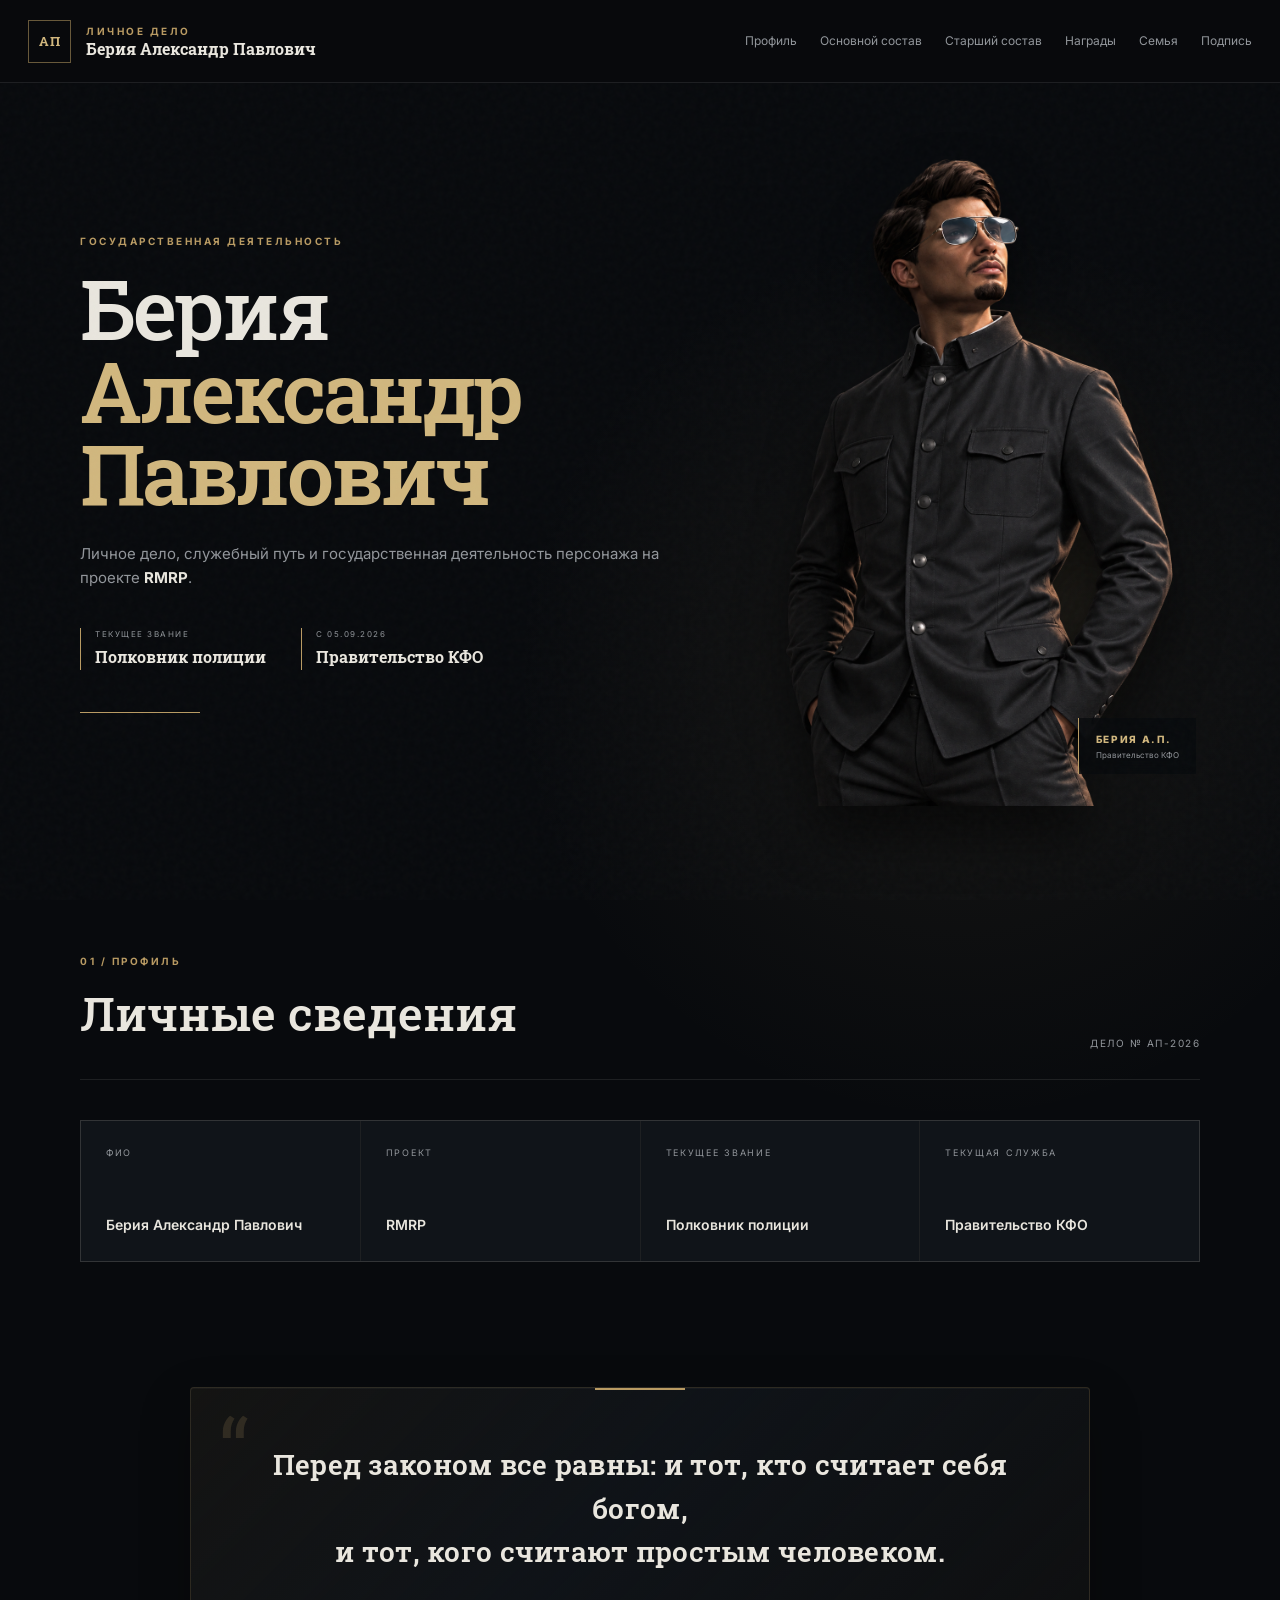
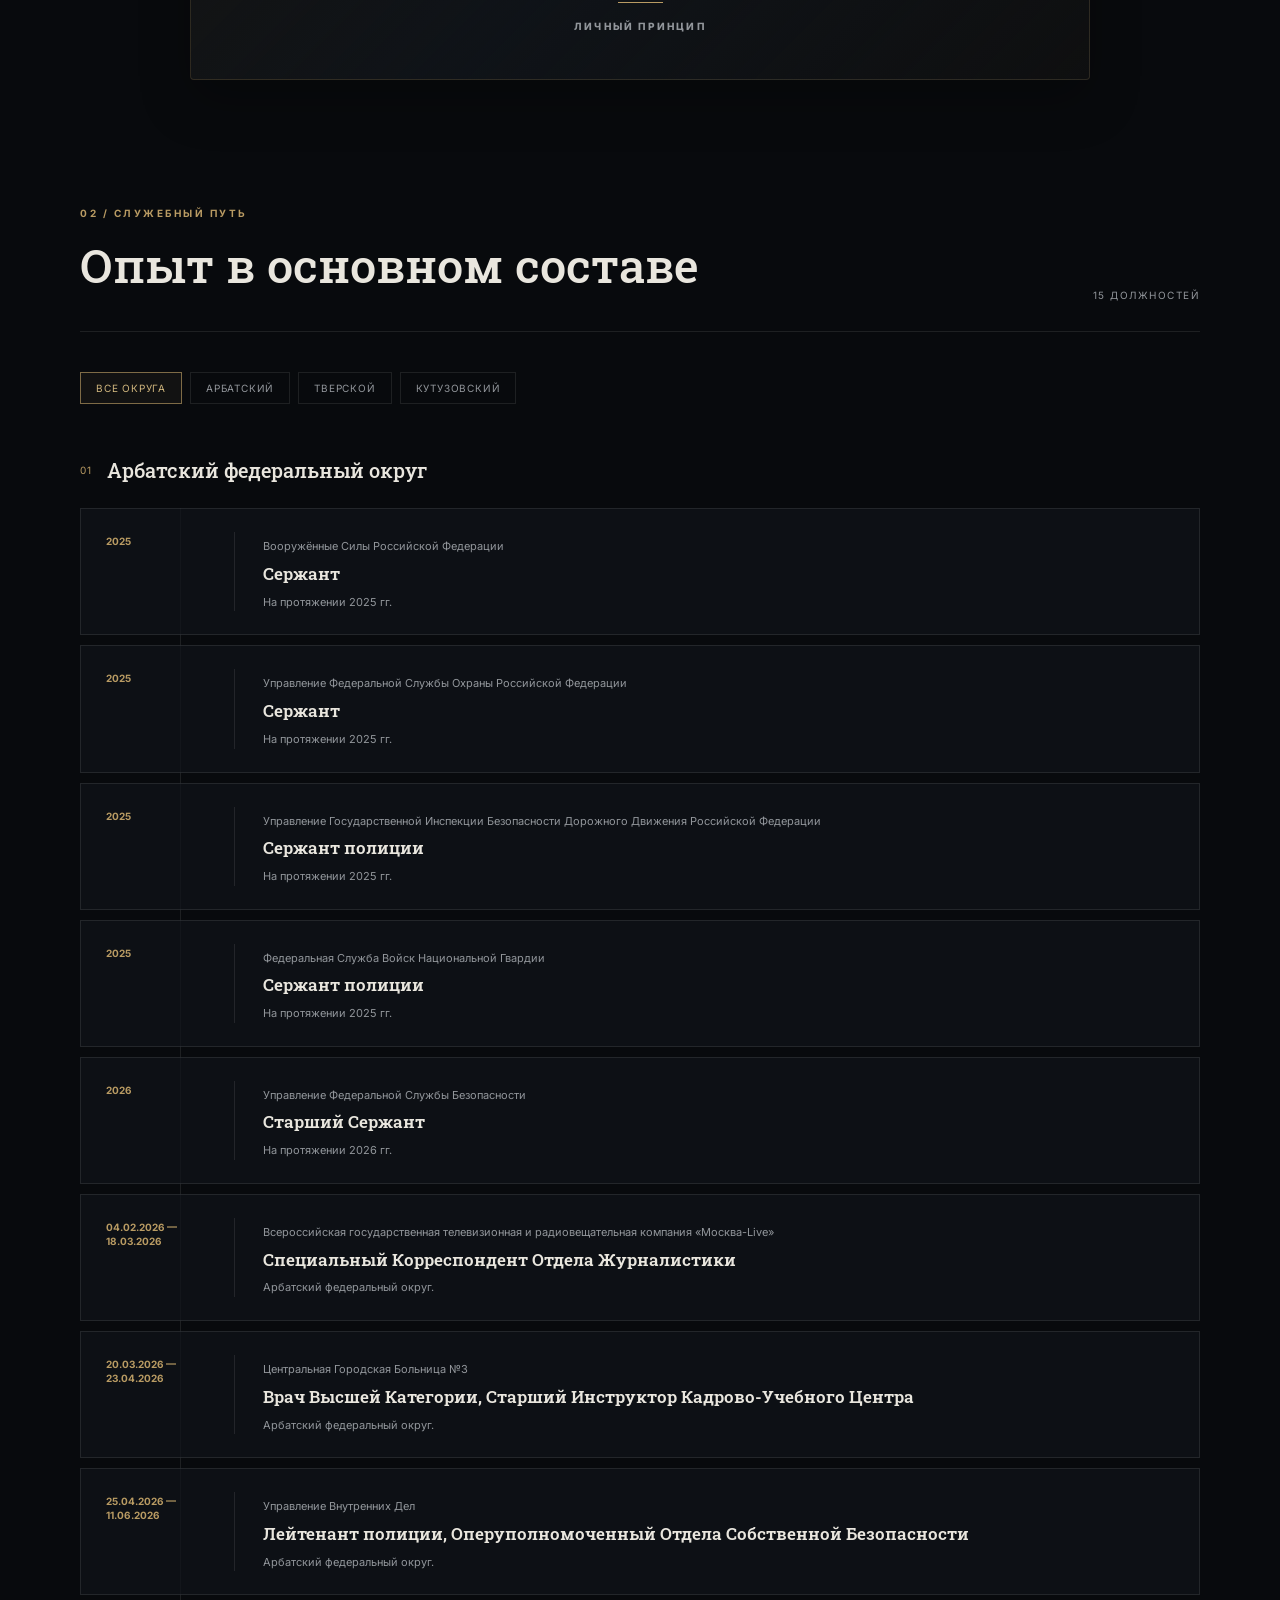
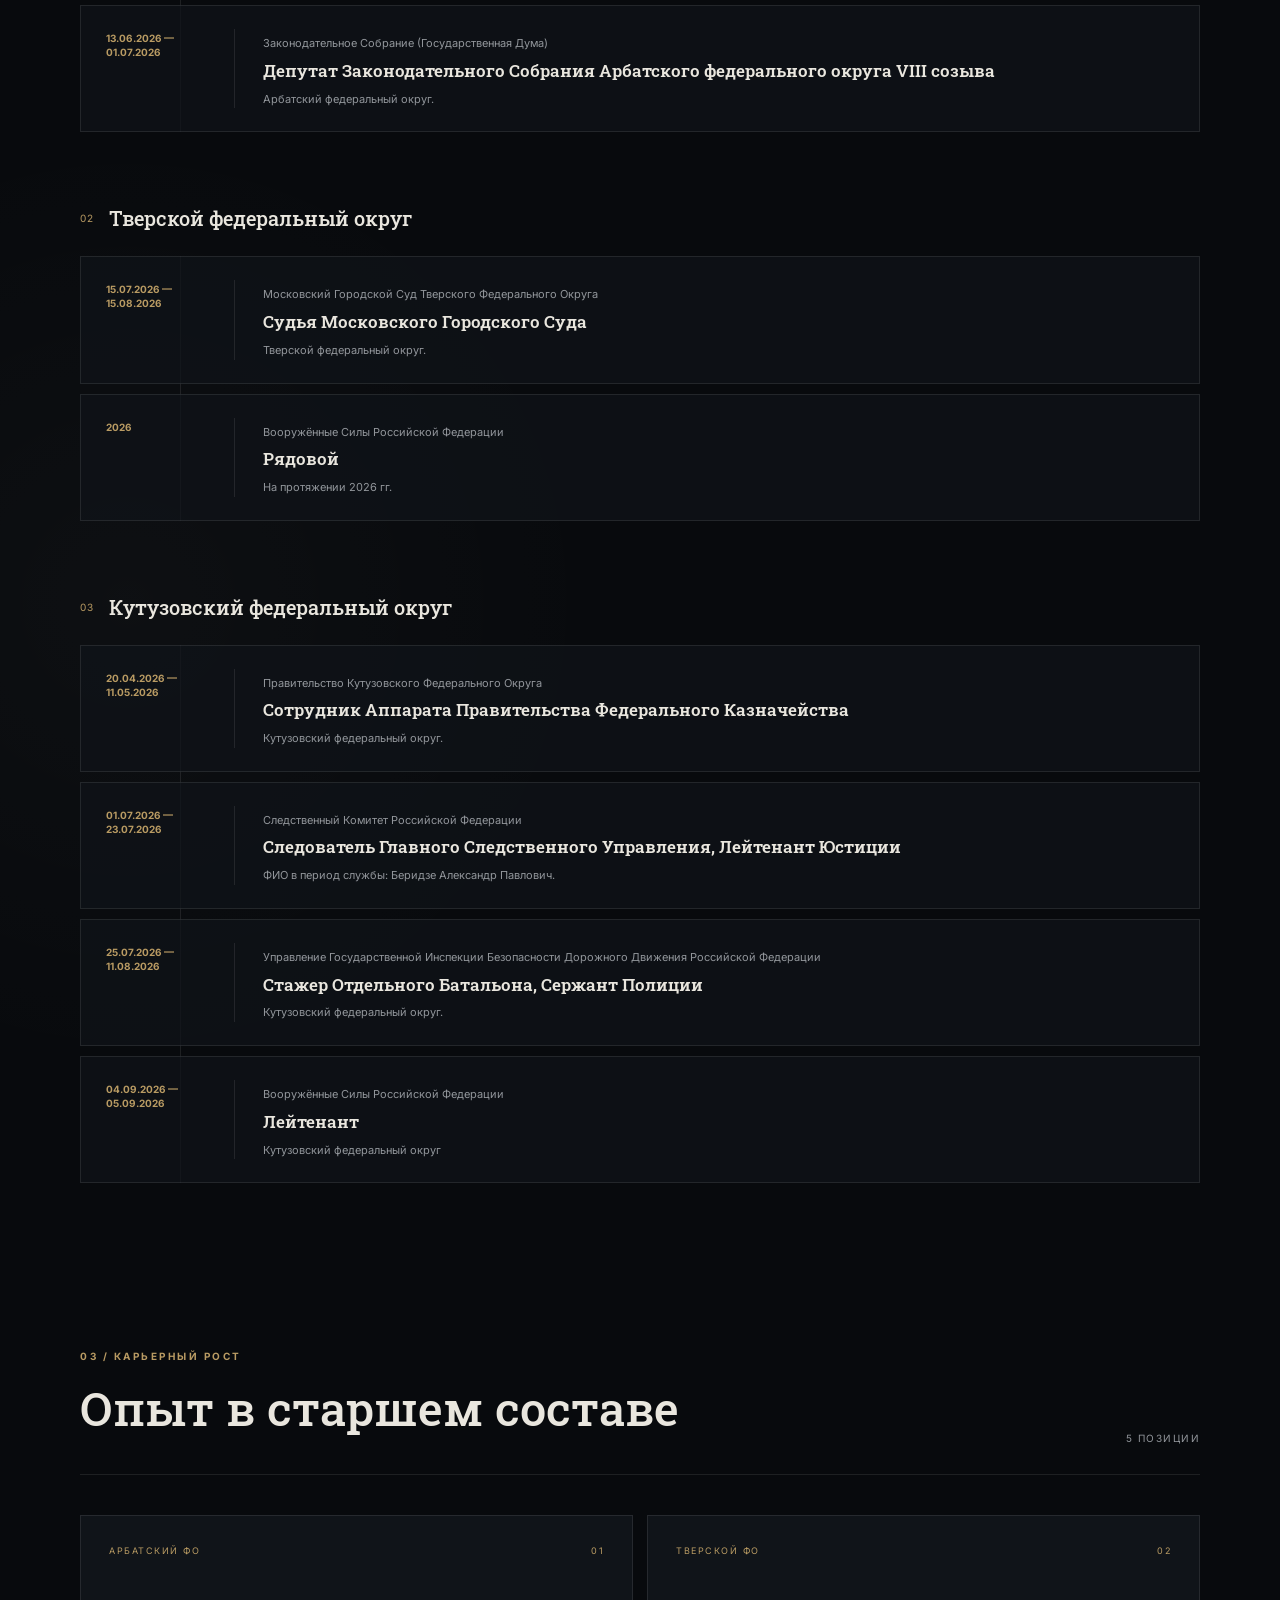
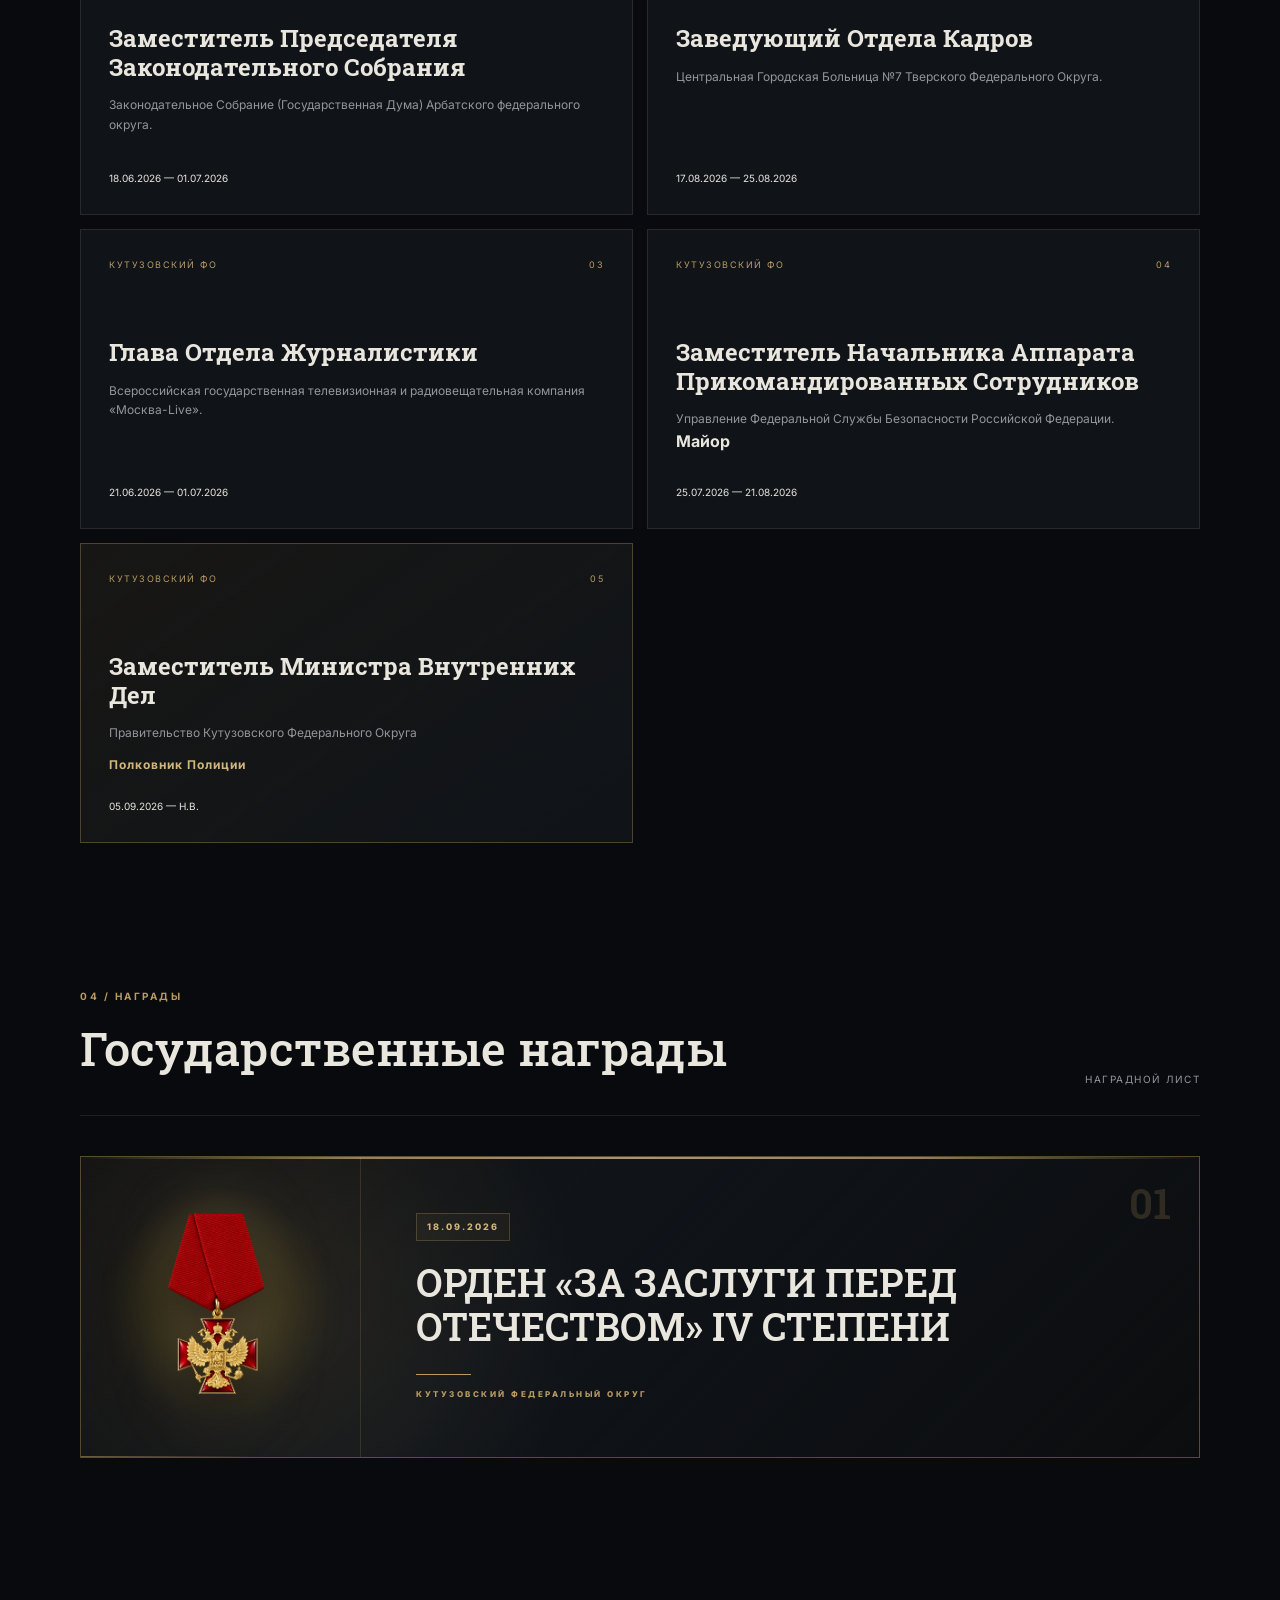
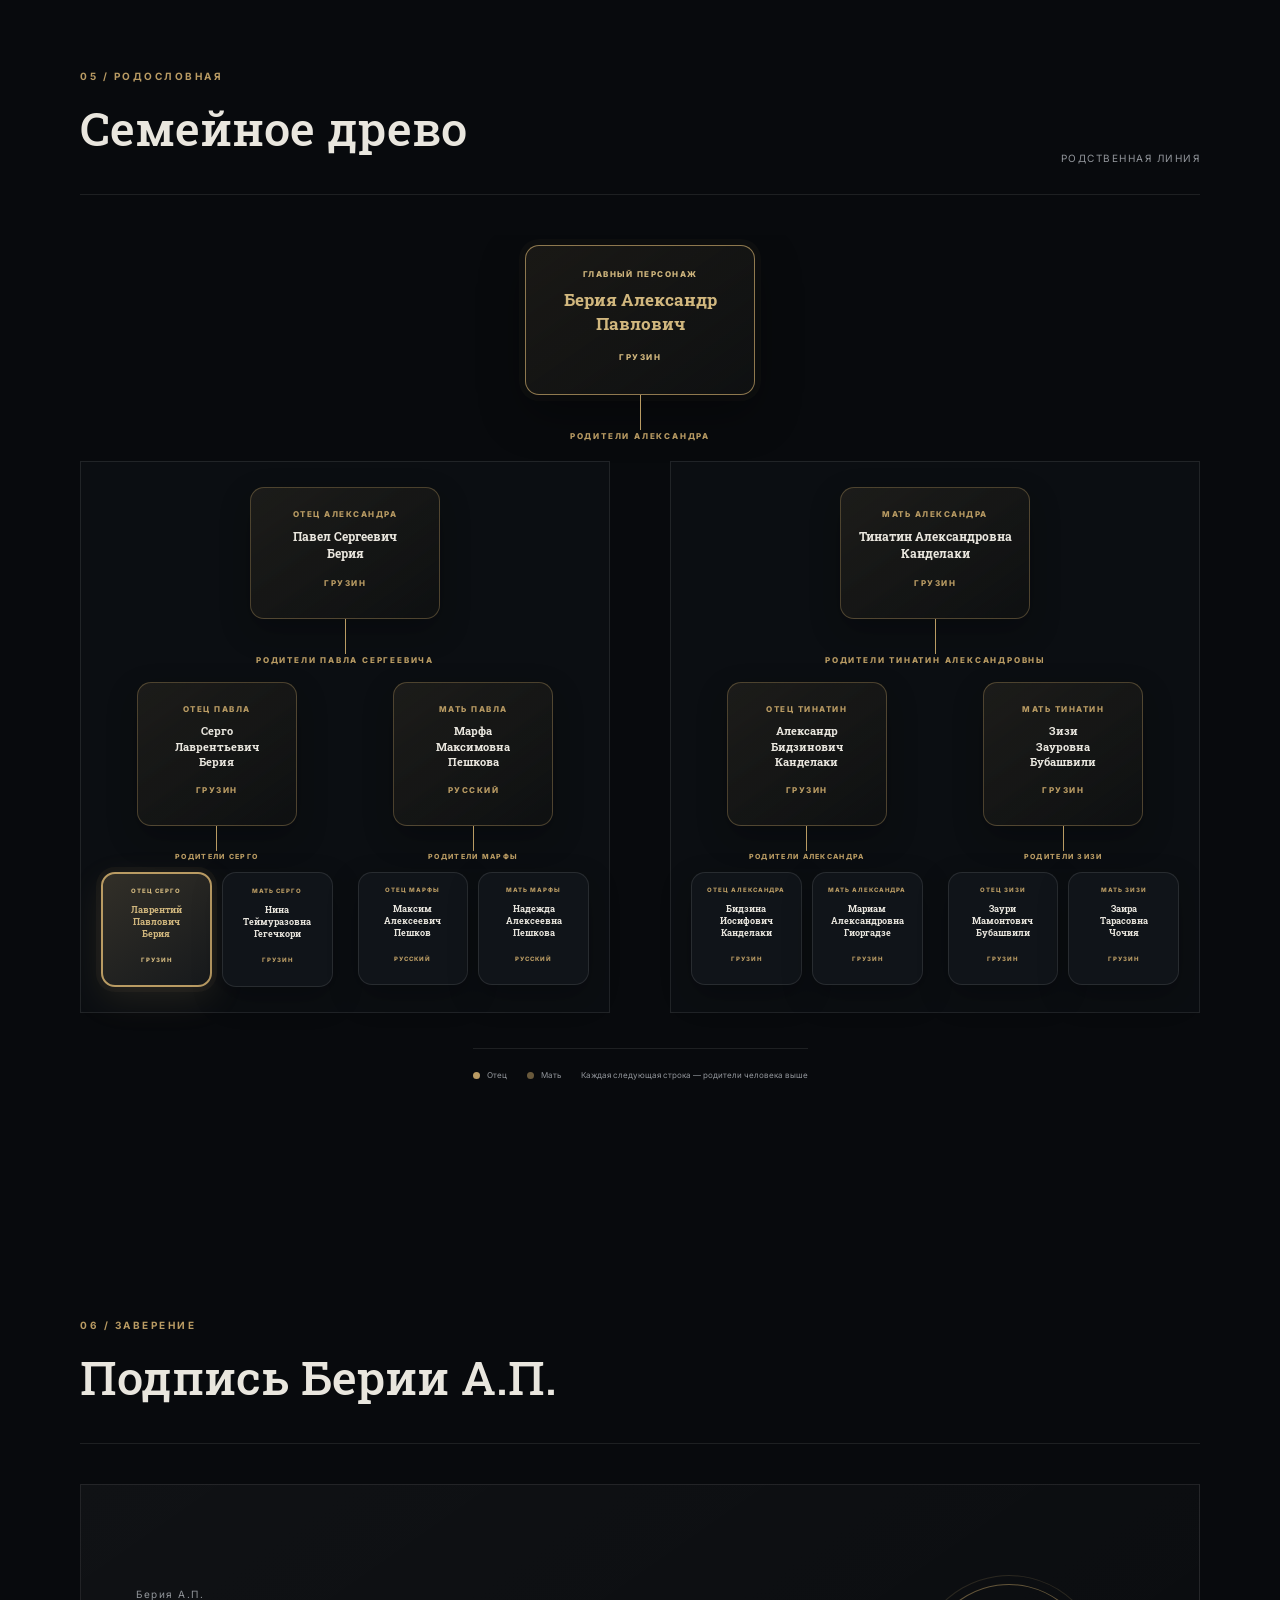
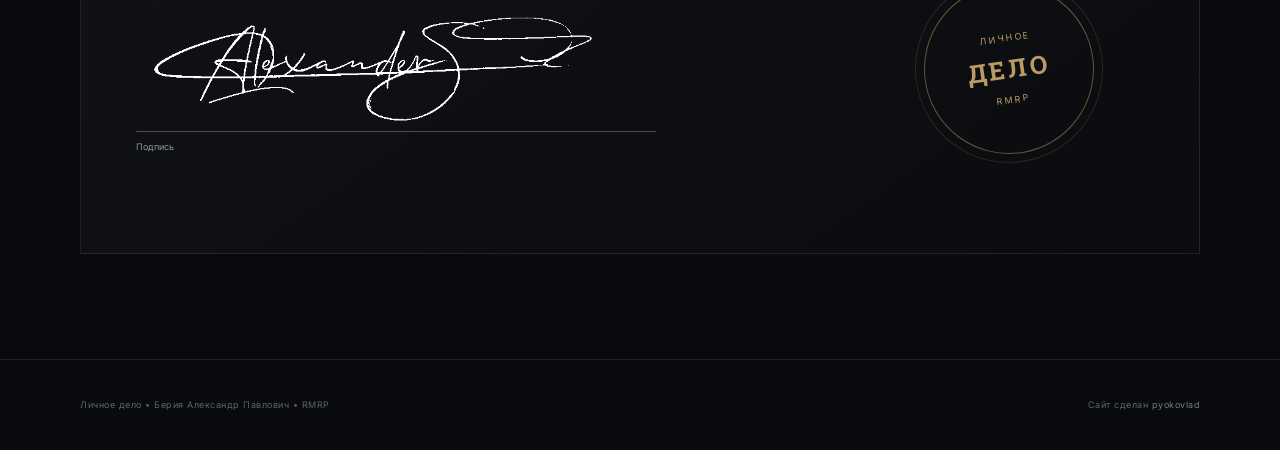
==== bioberia-main/index.html @ c179676e "Add files via upload" ====
<!DOCTYPE html>
<html lang="ru">
<head>
    <meta charset="UTF-8">
    <meta name="viewport" content="width=device-width, initial-scale=1.0">
    <meta name="description" content="Личное дело Берии Александра Павловича — государственная деятельность на проекте RMRP.">
    <title>Личное дело | Берия Александр Павлович</title>
    <link rel="preconnect" href="https://fonts.googleapis.com">
    <link rel="preconnect" href="https://fonts.gstatic.com" crossorigin>
    <link href="https://fonts.googleapis.com/css2?family=Inter:wght@400;500;600;700;800&family=Roboto+Slab:wght@500;600;700&display=swap" rel="stylesheet">
    <link rel="stylesheet" href="style.css">
</head>
<body>
    <div class="background-grid"></div>

    <header class="site-header">
        <div class="header-inner">
            <a class="brand" href="#top" aria-label="В начало">
                <div class="brand-mark">АП</div>
                <div>
                    <span class="eyebrow">ЛИЧНОЕ ДЕЛО</span>
                    <h1>Берия Александр Павлович</h1>
                </div>
            </a>

            <nav class="desktop-nav" aria-label="Навигация">
                <a href="#profile">Профиль</a>
                <a href="#main-service">Основной состав</a>
                <a href="#senior-service">Старший состав</a>
                <a href="#awards">Награды</a>
                <a href="#family">Семья</a>
                <a href="#signature">Подпись</a>
            </nav>

            <button class="menu-toggle" id="menuToggle" aria-label="Открыть меню" aria-expanded="false">
                <span></span><span></span><span></span>
            </button>
        </div>

        <nav class="mobile-nav" id="mobileNav">
            <a href="#profile">Профиль</a>
            <a href="#main-service">Основной состав</a>
            <a href="#senior-service">Старший состав</a>
            <a href="#family">Семья</a>
            <a href="#signature">Подпись</a>
        </nav>
    </header>

    <main id="top">
        <!-- HERO -->
        <section class="hero section reveal">
            <div class="hero-copy">
                <span class="section-label">ГОСУДАРСТВЕННАЯ ДЕЯТЕЛЬНОСТЬ</span>
                <h2>Берия<br><strong>Александр Павлович</strong></h2>
                <p>
                    Личное дело, служебный путь и государственная деятельность
                    персонажа на проекте <strong>RMRP</strong>.
                </p>

                <div class="hero-meta">
                    <div>
                        <span>ТЕКУЩЕЕ ЗВАНИЕ</span>
                        <strong>Полковник полиции</strong>
                    </div>
                    <div>
                        <span>С 05.09.2026</span>
                        <strong>Правительство КФО</strong>
                    </div>
                </div>

                <div class="hero-line"></div>
            </div>

            <div class="hero-character-wrap">
                <div class="character-glow"></div>
                <img class="hero-character" src="images/character.png" alt="Берия Александр Павлович">
                <div class="hero-character-caption">
                    <span>БЕРИЯ А.П.</span>
                    <small>Правительство КФО</small>
                </div>
            </div>
        </section>

        <section class="section profile-section reveal" id="profile">
            <div class="section-heading">
                <div>
                    <span class="section-label">01 / ПРОФИЛЬ</span>
                    <h2>Личные сведения</h2>
                </div>
                <span class="file-number">ДЕЛО № АП-2026</span>
            </div>

            <div class="profile-grid">
                <article class="profile-card">
                    <span>ФИО</span>
                    <strong>Берия Александр Павлович</strong>
                </article>
                <article class="profile-card">
                    <span>ПРОЕКТ</span>
                    <strong>RMRP</strong>
                </article>
                <article class="profile-card">
                    <span>ТЕКУЩЕЕ ЗВАНИЕ</span>
                    <strong>Полковник полиции</strong>
                </article>
                <article class="profile-card">
                    <span>ТЕКУЩАЯ СЛУЖБА</span>
                    <strong>Правительство КФО</strong>
                </article>
            </div>
        </section>

        
        <section class="quote-section reveal">
            <div class="quote-box">
                <div class="quote-mark">“</div>

                <blockquote>
                    Перед законом все равны: и тот, кто считает себя богом,
                    <br>
                    и тот, кого считают простым человеком.
                </blockquote>

                <div class="quote-line"></div>

                <span class="quote-caption">ЛИЧНЫЙ ПРИНЦИП</span>
            </div>
        </section>



        <section class="section service-section reveal" id="main-service">
            <div class="section-heading">
                <div>
                    <span class="section-label">02 / СЛУЖЕБНЫЙ ПУТЬ</span>
                    <h2>Опыт в основном составе</h2>
                </div>
                <span class="counter" id="mainCounter">0 должностей</span>
            </div>

            <div class="filter-bar">
                <button class="filter active" data-filter="all">Все округа</button>
                <button class="filter" data-filter="arbatsky">Арбатский</button>
                <button class="filter" data-filter="tverskoy">Тверской</button>
                <button class="filter" data-filter="kutuzovsky">Кутузовский</button>
            </div>

            <div class="district-block" data-district="arbatsky">
                <div class="district-title">
                    <span class="district-number">01</span>
                    <h3>Арбатский федеральный округ</h3>
                </div>
                <div class="timeline">
                    <article class="timeline-card">
                        <div class="date">2025</div>
                        <div class="timeline-content"><span>Вооружённые Силы Российской Федерации</span><h4>Сержант</h4><p>На протяжении 2025 гг.</p></div>
                    </article>
                    <article class="timeline-card">
                        <div class="date">2025</div>
                        <div class="timeline-content"><span>Управление Федеральной Службы Охраны Российской Федерации</span><h4>Сержант</h4><p>На протяжении 2025 гг.</p></div>
                    </article>
                    <article class="timeline-card">
                        <div class="date">2025</div>
                        <div class="timeline-content"><span>Управление Государственной Инспекции Безопасности Дорожного Движения Российской Федерации</span><h4>Сержант полиции</h4><p>На протяжении 2025 гг.</p></div>
                    </article>
                    <article class="timeline-card">
                        <div class="date">2025</div>
                        <div class="timeline-content"><span>Федеральная Служба Войск Национальной Гвардии</span><h4>Сержант полиции</h4><p>На протяжении 2025 гг.</p></div>
                    </article>
                    <article class="timeline-card">
                        <div class="date">2026</div>
                        <div class="timeline-content"><span>Управление Федеральной Службы Безопасности</span><h4>Старший Сержант</h4><p>На протяжении 2026 гг.</p></div>
                    </article>
                    <article class="timeline-card">
                        <div class="date">04.02.2026 — 18.03.2026</div>
                        <div class="timeline-content"><span>Всероссийская государственная телевизионная и радиовещательная компания «Москва-Live»</span><h4>Специальный Корреспондент Отдела Журналистики</h4><p>Арбатский федеральный округ.</p></div>
                    </article>
                    <article class="timeline-card">
                        <div class="date">20.03.2026 — 23.04.2026</div>
                        <div class="timeline-content"><span>Центральная Городская Больница №3</span><h4>Врач Высшей Категории, Старший Инструктор Кадрово-Учебного Центра</h4><p>Арбатский федеральный округ.</p></div>
                    </article>
                    <article class="timeline-card">
                        <div class="date">25.04.2026 — 11.06.2026</div>
                        <div class="timeline-content"><span>Управление Внутренних Дел</span><h4>Лейтенант полиции, Оперуполномоченный Отдела Собственной Безопасности</h4><p>Арбатский федеральный округ.</p></div>
                    </article>
                    <article class="timeline-card">
                        <div class="date">13.06.2026 — 01.07.2026</div>
                        <div class="timeline-content"><span>Законодательное Собрание (Государственная Дума)</span><h4>Депутат Законодательного Собрания Арбатского федерального округа VIII созыва</h4><p>Арбатский федеральный округ.</p></div>
                    </article>
                </div>
            </div>

            <div class="district-block" data-district="tverskoy">
                <div class="district-title">
                    <span class="district-number">02</span>
                    <h3>Тверской федеральный округ</h3>
                </div>
                <div class="timeline">
                    <article class="timeline-card">
                        <div class="date">15.07.2026 — 15.08.2026</div>
                        <div class="timeline-content"><span>Московский Городской Суд Тверского Федерального Округа</span><h4>Судья Московского Городского Суда</h4><p>Тверской федеральный округ.</p></div>
                    </article>
                    <article class="timeline-card">
                        <div class="date">2026</div>
                        <div class="timeline-content"><span>Вооружённые Силы Российской Федерации</span><h4>Рядовой</h4><p>На протяжении 2026 гг.</p></div>
                    </article>
                </div>
            </div>

            <div class="district-block" data-district="kutuzovsky">
                <div class="district-title">
                    <span class="district-number">03</span>
                    <h3>Кутузовский федеральный округ</h3>
                </div>
                <div class="timeline">
                    <article class="timeline-card">
                        <div class="date">20.04.2026 — 11.05.2026</div>
                        <div class="timeline-content"><span>Правительство Кутузовского Федерального Округа</span><h4>Сотрудник Аппарата Правительства Федерального Казначейства</h4><p>Кутузовский федеральный округ.</p></div>
                    </article>
                    <article class="timeline-card">
                        <div class="date">01.07.2026 — 23.07.2026</div>
                        <div class="timeline-content"><span>Следственный Комитет Российской Федерации</span><h4>Следователь Главного Следственного Управления, Лейтенант Юстиции</h4><p>ФИО в период службы: Беридзе Александр Павлович.</p></div>
                    </article>
                    <article class="timeline-card">
                        <div class="date">25.07.2026 — 11.08.2026</div>
                        <div class="timeline-content"><span>Управление Государственной Инспекции Безопасности Дорожного Движения Российской Федерации</span><h4>Стажер Отдельного Батальона, Сержант Полиции</h4><p>Кутузовский федеральный округ.</p></div>
                    </article>
                    <article class="timeline-card">
                        <div class="date">04.09.2026 — 05.09.2026</div>
                        <div class="timeline-content"><span>Вооружённые Силы Российской Федерации</span><h4>Лейтенант</h4><p>Кутузовский федеральный округ</p></div>
                    </article>
                    
                </div>
            </div>
        </section>

        <section class="section service-section senior-section reveal" id="senior-service">
            <div class="section-heading">
                <div>
                    <span class="section-label">03 / КАРЬЕРНЫЙ РОСТ</span>
                    <h2>Опыт в старшем составе</h2>
                </div>
                <span class="counter">5 позиции</span>
            </div>

            <div class="senior-grid">
                <article class="senior-card">
                    <div class="card-top"><span>АРБАТСКИЙ ФО</span><span>01</span></div>
                    <h3>Заместитель Председателя Законодательного Собрания</h3>
                    <p>Законодательное Собрание (Государственная Дума) Арбатского федерального округа.</p>
                    <time>18.06.2026 — 01.07.2026</time>
                </article>
                <article class="senior-card">
                    <div class="card-top"><span>ТВЕРСКОЙ ФО</span><span>02</span></div>
                    <h3>Заведующий Отдела Кадров</h3>
                    <p>Центральная Городская Больница №7 Тверского Федерального Округа.</p>
                    <time>17.08.2026 — 25.08.2026</time>
                </article>
                <article class="senior-card">
                    <div class="card-top"><span>КУТУЗОВСКИЙ ФО</span><span>03</span></div>
                    <h3>Глава Отдела Журналистики</h3>
                    <p>Всероссийская государственная телевизионная и радиовещательная компания «Москва-Live».</p>
                    <time>21.06.2026 — 01.07.2026</time>
                </article>
                <article class="senior-card">
                    <div class="card-top"><span>КУТУЗОВСКИЙ ФО</span><span>04</span></div>
                    <h3>Заместитель Начальника Аппарата Прикомандированных Сотрудников</h3>
                    <p>Управление Федеральной Службы Безопасности Российской Федерации.</p>
                    <strong>Майор</strong>
                    <time>25.07.2026 — 21.08.2026</time>
                </article>
                <article class="senior-card featured">
                    <div class="card-top"><span>КУТУЗОВСКИЙ ФО</span><span>05</span></div>
                    <h3>Заместитель Министра Внутренних Дел</h3>
                    <p>Правительство Кутузовского Федерального Округа</p>
                    <strong>Полковник Полиции</strong>
                    <time>05.09.2026 — Н.В.</time>
                </article>
                
            </div>
        </section>

        <section class="section awards-section reveal" id="awards">
            <div class="section-heading">
                <div>
                    <span class="section-label"> 04 / НАГРАДЫ </span>
                    <h2>Государственные награды</h2>
                </div>
                <span class="file-number">НАГРАДНОЙ ЛИСТ</span>
            </div>
            <div class="award-card">
                <div class="award-shine"></div>
                <div class="award-medal">
                    <div class="medal-glow"></div>
                    <img src="images/medal.png" alt="Государственная награда">
                </div>

                <div class="award-content">
                    <span class="award-date">18.09.2026</span>

                    <h3>ОРДЕН «ЗА ЗАСЛУГИ ПЕРЕД ОТЕЧЕСТВОМ» IV СТЕПЕНИ</h3>

                    <div class="award-line"></div>
                    <span class="award-status">КУТУЗОВСКИЙ ФЕДЕРАЛЬНЫЙ ОКРУГ</span>
                </div>

                <div class="award-number">01</div>
            </div>
        </section>

        <!-- FAMILY TREE -->
        <section class="section family-section reveal" id="family">
            <div class="section-heading">
                <div>
                    <span class="section-label">05 / РОДОСЛОВНАЯ</span>
                    <h2>Семейное древо</h2>
                </div>
                <span class="file-number">РОДСТВЕННАЯ ЛИНИЯ</span>
            </div>

            

            
<div class="simple-tree">

    <!-- ГЛАВНЫЙ ПЕРСОНАЖ -->
    <div class="tree-person root-person">
        <span class="tree-relation">ГЛАВНЫЙ ПЕРСОНАЖ</span>
        <strong>Берия Александр<br>Павлович</strong>
        <span class="tree-relation nation"> Грузин </span>
    </div>

    <div class="tree-down-line"></div>

    <!-- РОДИТЕЛИ АЛЕКСАНДРА -->
    <div class="parents-title">РОДИТЕЛИ АЛЕКСАНДРА</div>

    <div class="parents-grid">

        <!-- =================================================
             ОТЕЦ АЛЕКСАНДРА
             ================================================= -->
        <div class="family-side">

            <div class="tree-person parent-person">
                <span class="tree-relation">ОТЕЦ АЛЕКСАНДРА</span>
                <strong>Павел Сергеевич<br>Берия</strong>
                <span class="tree-relation nation"> Грузин </span>
            </div>

            <div class="tree-down-line"></div>

            <div class="parents-title small-title">
                РОДИТЕЛИ ПАВЛА СЕРГЕЕВИЧА
            </div>

            <div class="grandparents-grid">

                <!-- Отец Павла -->
                <div class="ancestor-branch">

                    <div class="tree-person ancestor-person">
                        <span class="tree-relation">ОТЕЦ ПАВЛА</span>
                        <strong>Серго <br> Лаврентьевич<br>Берия</strong>
                        <span class="tree-relation nation"> Грузин </span>
                    </div>

                    <div class="tree-down-line small-line"></div>

                    <div class="parents-title tiny-title">
                        РОДИТЕЛИ СЕРГО
                    </div>

                    <div class="great-grandparents">

                        <div class="tree-person small-person highlighted">
                            <span class="tree-relation">ОТЕЦ СЕРГО</span>
                            <strong>Лаврентий Павлович<br>Берия</strong>
                            <span class="tree-relation nation"> Грузин </span>
                        </div>

                        <div class="tree-person small-person">
                            <span class="tree-relation">МАТЬ СЕРГО</span>
                            <strong>Нина Теймуразовна<br>Гегечкори</strong>
                            <span class="tree-relation nation"> Грузин </span>
                        </div>

                    </div>

                </div>


                <!-- Мать Павла -->
                <div class="ancestor-branch">

                    <div class="tree-person ancestor-person">
                        <span class="tree-relation">МАТЬ ПАВЛА</span>
                        <strong>Марфа <br> Максимовна<br>Пешкова</strong>
                        <span class="tree-relation nation"> Русский </span>
                    </div>

                    <div class="tree-down-line small-line"></div>

                    <div class="parents-title tiny-title">
                        РОДИТЕЛИ МАРФЫ
                    </div>

                    <div class="great-grandparents">

                        <div class="tree-person small-person">
                            <span class="tree-relation">ОТЕЦ МАРФЫ</span>
                            <strong>Максим Алексеевич<br>Пешков</strong>
                            <span class="tree-relation nation"> Русский </span>
                        </div>

                        <div class="tree-person small-person">
                            <span class="tree-relation">МАТЬ МАРФЫ</span>
                            <strong>Надежда Алексеевна<br>Пешкова</strong>
                            <span class="tree-relation nation"> Русский </span>
                        </div>

                    </div>

                </div>

            </div>
        </div>


        <!-- =================================================
             МАТЬ АЛЕКСАНДРА
             ================================================= -->
        <div class="family-side">

            <div class="tree-person parent-person">
                <span class="tree-relation">МАТЬ АЛЕКСАНДРА</span>
                <strong>Тинатин Александровна<br>Канделаки</strong>
                <span class="tree-relation nation"> Грузин </span>
            </div>

            <div class="tree-down-line"></div>

            <div class="parents-title small-title">
                РОДИТЕЛИ ТИНАТИН АЛЕКСАНДРОВНЫ
            </div>

            <div class="grandparents-grid">

                <!-- Отец Тинатин -->
                <div class="ancestor-branch">

                    <div class="tree-person ancestor-person">
                        <span class="tree-relation">ОТЕЦ ТИНАТИН</span>
                        <strong>Александр Бидзинович<br>Канделаки</strong>
                        <span class="tree-relation nation"> Грузин </span>
                    </div>

                    <div class="tree-down-line small-line"></div>

                    <div class="parents-title tiny-title">
                        РОДИТЕЛИ АЛЕКСАНДРА
                    </div>

                    <div class="great-grandparents">

                        <div class="tree-person small-person">
                            <span class="tree-relation">ОТЕЦ АЛЕКСАНДРА</span>
                            <strong>Бидзина Иосифович<br>Канделаки</strong>
                            <span class="tree-relation nation"> Грузин </span>
                        </div>

                        <div class="tree-person small-person">
                            <span class="tree-relation">МАТЬ АЛЕКСАНДРА</span>
                            <strong>Мариам Александровна<br>Гиоргадзе</strong>
                            <span class="tree-relation nation"> Грузин </span>
                        </div>

                    </div>

                </div>


                <!-- Мать Тинатин -->
                <div class="ancestor-branch">

                    <div class="tree-person ancestor-person">
                        <span class="tree-relation">МАТЬ ТИНАТИН</span>
                        <strong>Зизи <br>Зауровна<br>Бубашвили</strong>
                        <span class="tree-relation nation"> Грузин </span>
                    </div>

                    <div class="tree-down-line small-line"></div>

                    <div class="parents-title tiny-title">
                        РОДИТЕЛИ ЗИЗИ
                    </div>

                    <div class="great-grandparents">

                        <div class="tree-person small-person">
                            <span class="tree-relation">ОТЕЦ ЗИЗИ</span>
                            <strong>Заури <br>Мамонтович<br>Бубашвили</strong>
                            <span class="tree-relation nation"> Грузин </span>
                        </div>

                        <div class="tree-person small-person">
                            <span class="tree-relation">МАТЬ ЗИЗИ</span>
                            <strong>Заира <br>Тарасовна<br>Чочия</strong>
                            <span class="tree-relation nation"> Грузин </span>
                        </div>

                    </div>

                </div>

            </div>
        </div>

    </div>

    
    <div class="tree-legend">
        <span><i class="legend-dot"></i> Отец</span>
        <span><i class="legend-dot female"></i> Мать</span>
        <span>Каждая следующая строка — родители человека выше</span>
    </div>

</div>


        </section>
        <section class="section signature-section reveal" id="signature">
            <div class="section-heading">
                <div>
                    <span class="section-label">06 / ЗАВЕРЕНИЕ</span>
                    <h2>Подпись Берии А.П.</h2>
                </div>
            </div>

            <div class="signature-box">
                <div class="signature-paper">
                    <span>Берия А.П.</span>
                    <div class="signature-placeholder">
                        <img src="images/signature.png" alt="Подпись Берии Александра Павловича"
                             onerror="this.style.display='none'; document.getElementById('signatureFallback').style.display='block';">
                        <div id="signatureFallback">
                            <span class="fake-signature">Берия А. П.</span>
                            <small>Поместите изображение подписи в images/signature.png</small>
                        </div>
                    </div>
                    <div class="signature-line"></div>
                    <small>Подпись</small>
                </div>

                <div class="seal">
                    <span>ЛИЧНОЕ</span>
                    <strong>ДЕЛО</strong>
                    <span>RMRP</span>
                </div>
            </div>
        </section>
    </main>

    <footer class="site-footer">
        <div class="footer-inner">
            <span>Личное дело • Берия Александр Павлович • RMRP</span>
            <span class="creator">Сайт сделан <a href="https://discord.com/users/pyokovlad" target="_blank" rel="noopener noreferrer">pyokovlad</a></span>
        </div>
    </footer>

    <script src="script.js"></script>
</body>
</html>
---- bioberia-main/style.css ----
:root {
    --bg: #080a0d;
    --surface: #101419;
    --surface-2: #151a20;
    --line: rgba(255, 255, 255, 0.09);
    --text: #e9e6de;
    --muted: #92969b;
    --accent: #b99b63;
    --accent-light: #d1b77e;
    --shadow: 0 20px 60px rgba(0, 0, 0, .35);
}

* { box-sizing: border-box; margin: 0; padding: 0; }
html { scroll-behavior: smooth; }
body {
    background:
        radial-gradient(circle at 75% 8%, rgba(185,155,99,.08), transparent 28rem),
        radial-gradient(circle at 10% 45%, rgba(255,255,255,.025), transparent 30rem),
        var(--bg);
    color: var(--text);
    font-family: "Inter", sans-serif;
    line-height: 1.6;
    overflow-x: hidden;
}
body::before {
    content: "";
    position: fixed;
    inset: 0;
    pointer-events: none;
    opacity: .035;
    background-image: url("data:image/svg+xml,%3Csvg viewBox='0 0 180 180' xmlns='http://www.w3.org/2000/svg'%3E%3Cfilter id='n'%3E%3CfeTurbulence type='fractalNoise' baseFrequency='.85' numOctaves='3' stitchTiles='stitch'/%3E%3C/filter%3E%3Crect width='100%25' height='100%25' filter='url(%23n)' opacity='.7'/%3E%3C/svg%3E");
    z-index: 20;
}
.background-grid {
    position: fixed; inset: 0; pointer-events: none; opacity: .13;
    background-image: linear-gradient(rgba(255,255,255,.025) 1px, transparent 1px),
                      linear-gradient(90deg, rgba(255,255,255,.025) 1px, transparent 1px);
    background-size: 70px 70px;
}
a { color: inherit; }

.site-header {
    position: sticky; top: 0; z-index: 50;
    background: rgba(8,10,13,.88);
    backdrop-filter: blur(18px);
    border-bottom: 1px solid var(--line);
}
.header-inner {
    max-width: 1280px; margin: auto; min-height: 82px; padding: 0 28px;
    display: flex; align-items: center; justify-content: space-between; gap: 30px;
}
.brand { display: flex; align-items: center; gap: 15px; text-decoration: none; }
.brand-mark {
    width: 43px; height: 43px; display: grid; place-items: center;
    border: 1px solid rgba(185,155,99,.55); color: var(--accent-light);
    font-family: "Roboto Slab", serif; font-weight: 700; font-size: 13px; letter-spacing: 1px;
}
.eyebrow, .section-label {
    display: block; color: var(--accent); font-size: 10px; font-weight: 700;
    letter-spacing: 2.5px; text-transform: uppercase;
}
.brand h1 { font-family: "Roboto Slab", serif; font-size: 16px; line-height: 1.2; }
.desktop-nav { display: flex; gap: 23px; }
.desktop-nav a, .mobile-nav a {
    color: var(--muted); text-decoration: none; font-size: 12px; transition: color .2s;
}
.desktop-nav a:hover, .mobile-nav a:hover { color: var(--accent-light); }
.menu-toggle { display: none; }
.mobile-nav { display: none; }

main { position: relative; z-index: 1; }
.section { width: min(1120px, calc(100% - 40px)); margin: 0 auto; padding: 105px 0; }

/* HERO */
.hero {
    min-height: 700px;
    display: grid;
    grid-template-columns: minmax(0, 1fr) minmax(360px, 480px);
    align-items: center;
    gap: 35px;
    padding-top: 65px;
    padding-bottom: 50px;
}
.hero-copy { position: relative; z-index: 3; }
.hero h2 {
    margin-top: 18px; font-family: "Roboto Slab", serif;
    font-size: clamp(48px, 6.6vw, 84px); line-height: .98;
    font-weight: 500; letter-spacing: -3px;
}
.hero h2 strong { color: var(--accent-light); font-weight: 600; }
.hero p { max-width: 620px; margin-top: 28px; color: var(--muted); font-size: 15px; }
.hero p strong { color: var(--text); }
.hero-meta { display: flex; gap: 35px; margin-top: 38px; }
.hero-meta div { padding-left: 14px; border-left: 1px solid var(--accent); }
.hero-meta span {
    display: block; color: var(--muted); font-size: 8px; letter-spacing: 1.5px;
}
.hero-meta strong {
    display: block; margin-top: 3px; color: var(--text);
    font-family: "Roboto Slab", serif; font-size: 16px;
}
.hero-line { width: 120px; height: 1px; background: var(--accent); margin-top: 42px; }

/* Character */
.hero-character-wrap {
    position: relative;
    height: 650px;
    align-self: stretch;
    display: flex;
    align-items: flex-end;
    justify-content: center;
    isolation: isolate;
}
.character-glow {
    position: absolute;
    width: 360px;
    height: 520px;
    right: 15px;
    bottom: 0;
    background: radial-gradient(ellipse, rgba(185,155,99,.17), transparent 67%);
    filter: blur(12px);
    z-index: -1;
}
.hero-character {
    position: relative;
    z-index: 2;
    width: min(100%, 485px);
    height: 100%;
    object-fit: contain;
    object-position: center bottom;
    filter: drop-shadow(0 28px 25px rgba(0,0,0,.55));
    transform: translateY(8px);
}
.hero-character-caption {
    position: absolute;
    z-index: 4;
    right: 4px;
    bottom: 24px;
    padding: 13px 17px;
    max-width: 245px;
    border-left: 1px solid var(--accent);
    background: rgba(8,10,13,.72);
    backdrop-filter: blur(12px);
}
.hero-character-caption span {
    display: block; color: var(--accent-light); font-size: 10px; font-weight: 800; letter-spacing: 1.7px;
}
.hero-character-caption small { display: block; margin-top: 3px; color: var(--muted); font-size: 8px; line-height: 1.4; }

.section-heading {
    display: flex; align-items: flex-end; justify-content: space-between; gap: 20px;
    padding-bottom: 28px; border-bottom: 1px solid var(--line); margin-bottom: 40px;
}
.section-heading h2 { margin-top: 7px; font-family: "Roboto Slab", serif; font-size: clamp(30px,4vw,47px); font-weight: 500; }
.file-number, .counter {
    color: var(--muted); font-size: 10px; letter-spacing: 1.5px;
    text-transform: uppercase; white-space: nowrap;
}
.profile-grid {
    display: grid; grid-template-columns: repeat(4,1fr); gap: 1px;
    background: var(--line); border: 1px solid var(--line);
}
.profile-card {
    min-height: 140px; padding: 25px; background: var(--surface);
    display: flex; flex-direction: column; justify-content: space-between;
}
.profile-card span { color: var(--muted); font-size: 9px; letter-spacing: 1.7px; }
.profile-card strong { color: var(--text); font-size: 14px; font-weight: 600; }

.filter-bar { display: flex; gap: 8px; margin-bottom: 50px; flex-wrap: wrap; }
.filter {
    border: 1px solid var(--line); background: transparent; color: var(--muted);
    padding: 9px 15px; font-family: inherit; font-size: 10px; letter-spacing: .8px;
    text-transform: uppercase; cursor: pointer; transition: .2s;
}
.filter:hover, .filter.active { border-color: rgba(185,155,99,.65); color: var(--accent-light); background: rgba(185,155,99,.06); }

.district-block { margin-bottom: 70px; }
.district-block:last-child { margin-bottom: 0; }
.district-title { display: flex; align-items: center; gap: 15px; margin-bottom: 22px; }
.district-number { color: var(--accent); font-size: 10px; letter-spacing: 1px; }
.district-title h3 { font-family: "Roboto Slab", serif; font-size: 20px; font-weight: 500; }
.timeline { position: relative; display: grid; gap: 10px; }
.timeline::before {
    content: ""; position: absolute; top: 0; bottom: 0; left: 100px; width: 1px; background: var(--line);
}
.timeline-card {
    position: relative; display: grid; grid-template-columns: 100px 1fr; gap: 28px;
    padding: 23px 25px; border: 1px solid var(--line); background: rgba(16,20,25,.72);
    transition: transform .25s,border-color .25s,background .25s;
}
.timeline-card:hover { transform: translateX(5px); border-color: rgba(185,155,99,.35); background: rgba(185,155,99,.035); }
.timeline-card .date { position: relative; z-index: 1; color: var(--accent); font-size: 10px; font-weight: 700; line-height: 1.4; padding-top: 2px; }
.timeline-content { padding-left: 28px; border-left: 1px solid var(--line); }
.timeline-content span { color: var(--muted); font-size: 11px; }
.timeline-content h4 { margin-top: 5px; font-family: "Roboto Slab",serif; font-size: 17px; line-height: 1.35; font-weight: 600; }
.timeline-content p { margin-top: 8px; color: var(--muted); font-size: 11px; }
.timeline-card.current { border-color: rgba(185,155,99,.5); background: rgba(185,155,99,.05); }
.current-badge { display: inline-block; margin-top: 12px; color: var(--accent-light); font-size: 9px; letter-spacing: 1.4px; }
.district-block.hidden { display: none; }

.senior-section { padding-top: 60px; }
.senior-grid { display: grid; grid-template-columns: repeat(2,1fr); gap: 14px; }
.senior-card {
    min-height: 300px; padding: 28px; border: 1px solid var(--line); background: var(--surface);
    display: flex; flex-direction: column; transition: transform .25s,border-color .25s;
}
.senior-card:hover { transform: translateY(-4px); border-color: rgba(185,155,99,.35); }
.card-top { display: flex; justify-content: space-between; color: var(--accent); font-size: 9px; letter-spacing: 1.5px; }
.senior-card h3 { margin-top: 65px; font-family: "Roboto Slab",serif; font-size: 24px; line-height: 1.2; }
.senior-card p { margin-top: 14px; color: var(--muted); font-size: 12px; }
.senior-card time { margin-top: auto; padding-top: 24px; color: var(--text); font-size: 10px; }
.senior-card.featured { border-color: rgba(185,155,99,.35); background: linear-gradient(145deg,rgba(185,155,99,.09),var(--surface)); }
.senior-card.featured > strong { margin-top: 12px; color: var(--accent-light); font-size: 12px; letter-spacing: 1px; }


/* =========================================================
   СЕМЕЙНОЕ ДРЕВО
   ========================================================= */

.simple-tree {
    width: 100%;
    padding: 10px 0 25px;
    overflow-x: auto;
}

/* Главный человек */

.tree-person {
    width: 190px;
    min-height: 125px;
    padding: 20px 15px;

    display: flex;
    flex-direction: column;
    align-items: center;
    justify-content: center;

    text-align: center;

    background:
        linear-gradient(
            145deg,
            rgba(185,155,99,.10),
            rgba(15,17,18,.98)
        );

    border: 1px solid rgba(185,155,99,.35);

    border-radius: 14px;

    box-shadow: 0 12px 30px rgba(0,0,0,.25);

    transition: .2s ease;
}

.tree-person:hover {
    transform: translateY(-3px);
    border-color: rgba(185,155,99,.75);
}

.tree-relation {
    display: block;

    margin-bottom: 8px;

    color: var(--accent);

    font-size: 8px;
    font-weight: 800;

    letter-spacing: 1.5px;
    text-transform: uppercase;
}

.tree-person strong {
    color: var(--text);

    font-family: "Roboto Slab", serif;

    font-size: 12px;
    line-height: 1.4;
    margin-bottom: 15px;
}

/* Главный персонаж */

.root-person {
    width: 230px;
    min-height: 150px;

    margin: 0 auto;

    border-color: rgba(185,155,99,.75);

    box-shadow:
        0 18px 45px rgba(0,0,0,.35),
        0 0 0 6px rgba(185,155,99,.04);
}

.root-person .tree-relation {
    color: var(--accent-light);
}
.root-person .tree-relation .nation {
    margin-top: 15px;
}
.root-person strong {
    color: var(--accent-light);
    font-size: 17px;
}


/* =========================================================
   ЛИНИИ
   ========================================================= */

.tree-down-line {
    width: 1px;
    height: 35px;

    margin: 0 auto;

    background: var(--accent);
}

.small-line {
    height: 25px;
}


/* =========================================================
   ЗАГОЛОВКИ
   ========================================================= */

.parents-title {
    margin: 0 auto 18px;

    color: var(--accent);

    text-align: center;

    font-size: 8px;
    font-weight: 800;

    letter-spacing: 1.8px;
}

.small-title {
    margin-bottom: 15px;
}

.tiny-title {
    margin-bottom: 10px;

    font-size: 7px;
    letter-spacing: 1.3px;
}


/* =========================================================
   ОТЕЦ + МАТЬ АЛЕКСАНДРА
   ========================================================= */

.parents-grid {
    width: 100%;

    display: grid;
    grid-template-columns: 1fr 1fr;

    gap: 60px;
}

.family-side {
    min-width: 0;

    display: flex;
    flex-direction: column;
    align-items: center;

    padding: 25px 20px;

    border: 1px solid var(--line);

    background: rgba(16,20,25,.45);
}


/* =========================================================
   РОДИТЕЛИ ОТЦА / МАТЕРИ
   ========================================================= */

.grandparents-grid {
    width: 100%;

    display: grid;
    grid-template-columns: 1fr 1fr;

    gap: 25px;
}

.ancestor-branch {
    display: flex;
    flex-direction: column;
    align-items: center;

    min-width: 0;
}

.ancestor-person {
    width: 160px;
    min-height: 115px;
}

.ancestor-person strong {
    font-size: 11px;
}


/* =========================================================
   ПРАДЕДУШКИ / ПРАБАБУШКИ
   ========================================================= */

.great-grandparents {
    width: 100%;

    display: grid;
    grid-template-columns: 1fr 1fr;

    gap: 10px;
}

.small-person {
    width: 100%;
    min-height: 105px;

    padding: 12px 8px;

    border-color: rgba(255,255,255,.10);

    background: var(--surface);
}

.small-person .tree-relation {
    font-size: 6px;
    letter-spacing: 1px;
}

.small-person strong {
    font-size: 9px;
    line-height: 1.35;
}


/* =========================================================
   ВЫДЕЛЕННЫЙ ЧЕЛОВЕК
   ========================================================= */

.tree-person.highlighted {
    border: 2px solid var(--accent);

    background:
        linear-gradient(
            145deg,
            rgba(185,155,99,.20),
            rgba(185,155,99,.04)
        ),
        var(--surface);

    box-shadow:
        0 0 0 5px rgba(185,155,99,.06),
        0 12px 35px rgba(185,155,99,.13);
}

.tree-person.highlighted .tree-relation {
    color: var(--accent-light);
}

.tree-person.highlighted strong {
    color: var(--accent-light);
}


/* =========================================================
   ЛЕГЕНДА
   ========================================================= */

.tree-legend {
    width: fit-content;
    max-width: 100%;

    margin: 35px auto 0;
    padding-top: 20px;

    display: flex;
    justify-content: center;
    align-items: center;
    flex-wrap: wrap;

    gap: 20px;

    border-top: 1px solid var(--line);

    color: var(--muted);

    font-size: 8px;
}

.legend-dot {
    display: inline-block;

    width: 7px;
    height: 7px;

    margin-right: 5px;

    border-radius: 50%;

    background: var(--accent);

    vertical-align: middle;
}

.legend-dot.female {
    opacity: .55;
}


/* =========================================================
   МОБИЛЬНАЯ ВЕРСИЯ
   ========================================================= */

@media (max-width: 700px) {

    .simple-tree {
        overflow-x: auto;

        padding-left: 5px;
        padding-right: 5px;
    }

    /*
       Дерево специально не ужимаем.
       На маленьком экране его можно прокрутить
       горизонтально.
    */

    .simple-tree {
        min-width: 760px;
    }

    .parents-grid {
        grid-template-columns: 1fr 1fr;
        gap: 30px;
    }

    .family-side {
        padding: 20px 10px;
    }

    .grandparents-grid {
        gap: 12px;
    }

    .tree-person {
        width: 150px;
        min-height: 110px;
    }

    .root-person {
        width: 190px;
        min-height: 130px;
    }

    .ancestor-person {
        width: 135px;
        min-height: 105px;
    }

    .small-person {
        min-height: 95px;
    }

    .small-person strong {
        font-size: 8px;
    }

}



.signature-box {
    min-height: 370px; display: grid; grid-template-columns: 1fr 220px; gap: 50px; align-items: center;
    padding: 55px; border: 1px solid var(--line);
    background: linear-gradient(145deg,rgba(255,255,255,.035),rgba(255,255,255,.012));
}
.signature-paper { max-width: 520px; }
.signature-paper > span { color: var(--muted); font-size: 10px; letter-spacing: 1.5px; }
.signature-placeholder { min-height: 125px; display: flex; align-items: center; }
.signature-placeholder img { max-width: 100%; max-height: 115px; object-fit: contain; }
#signatureFallback { display: none; }
.fake-signature {
    display: block; font-family: "Roboto Slab",serif; font-style: italic; font-size: 40px;
    color: #28241c; background: #e5dfd1; padding: 10px 30px; transform: rotate(-3deg);
}
.signature-placeholder small { color: var(--muted); font-size: 9px; margin-left: 15px; }
.signature-line { width: 100%; border-bottom: 1px solid rgba(255,255,255,.25); }
.signature-paper > small { color: var(--muted); font-size: 9px; }
.seal {
    width: 170px; height: 170px; border: 1px solid rgba(185,155,99,.5); border-radius: 50%;
    outline: 1px solid rgba(185,155,99,.18); outline-offset: 8px;
    display: flex; flex-direction: column; justify-content: center; align-items: center;
    color: var(--accent); transform: rotate(-8deg); font-size: 9px; letter-spacing: 2px;
}
.seal strong { margin: 4px 0; font-family: "Roboto Slab",serif; font-size: 25px; letter-spacing: 3px; }

.site-footer { border-top: 1px solid var(--line); position: relative; z-index: 1; }
.footer-inner {
    width: min(1120px,calc(100% - 40px)); min-height: 90px; margin: auto;
    display: flex; align-items: center; justify-content: space-between; gap: 20px;
    color: #5f6368; font-size: 9px; letter-spacing: .5px;
}
.creator a { color: #777b80; text-decoration: none; transition: color .2s; }
.creator a:hover { color: var(--accent); }

.reveal { opacity: 0; transform: translateY(20px); transition: opacity .7s ease,transform .7s ease; }
.reveal.visible { opacity: 1; transform: translateY(0); }

@media (max-width: 1000px) {
    .great-grandparents-grid { grid-template-columns: repeat(2, 1fr); }
}
@media (max-width: 650px) {
    .family-intro { text-align: left; }
    .generation-2 { flex-direction: column; gap: 10px; }
    .parents-level::before, .parents-level .family-node::before { display: none; }
    .grandparents-grid,
    .great-grandparents-grid { grid-template-columns: 1fr; gap: 25px; }
    .grandparent-connectors { display: none; }
    .grandparents-grid .family-branch::before,
    .grandparents-grid .pair-grid .family-node::before { display: none; }
    .pair-grid,
    .ancestral-column .pair-grid { grid-template-columns: 1fr; }
    .ancestral-column .branch-heading { min-height: auto; margin-bottom: 10px; }
    .family-node.main-person h3 { font-size: 21px; }
}

@media (max-width: 1000px) {
    .hero { grid-template-columns: minmax(0,1fr) 400px; gap: 10px; }
    .hero-character-wrap { height: 600px; }
    .profile-grid { grid-template-columns: repeat(2,1fr); }
    .great-grandparents { grid-template-columns: repeat(2,1fr); }
}
@media (max-width: 900px) {
    .desktop-nav { display: none; }
    .menu-toggle {
        display: flex; width: 42px; height: 42px; border: 1px solid var(--line);
        background: transparent; flex-direction: column; justify-content: center;
        align-items: center; gap: 5px; cursor: pointer;
    }
    .menu-toggle span { display: block; width: 18px; height: 1px; background: var(--text); transition: .2s; }
    .mobile-nav {
        max-height: 0; overflow: hidden; display: flex; flex-direction: column; gap: 18px;
        padding: 0 28px; transition: max-height .3s,padding .3s;
    }
    .mobile-nav.open { max-height: 270px; padding: 20px 28px 25px; border-top: 1px solid var(--line); }
    .hero { grid-template-columns: 1fr; min-height: auto; padding-top: 80px; }
    .hero-copy { padding-top: 20px; }
    .hero-character-wrap { height: 590px; max-width: 560px; margin: -15px auto 0; width: 100%; }
    .hero-character-caption { right: 0; bottom: 15px; }
    .signature-box { grid-template-columns: 1fr; }
    .seal { margin: 10px auto 0; }
}
@media (max-width: 650px) {
    .header-inner { min-height: 70px; padding: 0 18px; }
    .brand h1 { font-size: 13px; }
    .brand-mark { width: 38px; height: 38px; }
    .section { width: min(100% - 28px,1120px); padding: 75px 0; }
    .hero { padding-top: 55px; }
    .hero h2 { font-size: clamp(42px,14vw,68px); letter-spacing: -2px; }
    .hero p { font-size: 13px; }
    .hero-meta { gap: 20px; }
    .hero-character-wrap { height: 500px; }
    .hero-character { width: 115%; }
    .character-glow { right: 50%; transform: translateX(50%); }
    .section-heading { align-items: flex-start; flex-direction: column; }
    .section-heading h2 { font-size: 31px; }
    .profile-grid { grid-template-columns: 1fr; }
    .timeline::before { display: none; }
    .timeline-card { grid-template-columns: 1fr; gap: 10px; padding: 20px; }
    .timeline-content { padding-left: 0; border-left: 0; }
    .timeline-content h4 { font-size: 16px; }
    .district-title h3 { font-size: 17px; }
    .senior-grid { grid-template-columns: 1fr; }
    .senior-card { min-height: 270px; }
    .senior-card h3 { margin-top: 45px; font-size: 21px; }

    .family-intro { text-align: left; }
    .tree-level { flex-direction: column; gap: 10px; }
    .level-2 { max-width: none; }
    .level-2::before, .level-2 .family-node::before { display: none; }
    .tree-connector { height: 25px; }
    .family-node, .family-node.main-person { max-width: none; width: 100%; }
    .level-4, .great-grandparents { grid-template-columns: 1fr; }
    .ancestor-pair, .great-grandparents .ancestor-pair { grid-template-columns: 1fr; }
    .great-grandparents { gap: 16px; }
    .great-grandparents .family-node { min-height: 105px; }

    .signature-box { padding: 30px 22px; }
    .fake-signature { font-size: 28px; padding: 8px 15px; }
    .footer-inner { min-height: 75px; flex-direction: column; justify-content: center; gap: 5px; text-align: center; }
}


/* QUOTE */
.quote-section {
    padding-top: 20px;
    padding-bottom: 20px;
}

.quote-box {
    position: relative;
    width: 100%;
    max-width: 900px;
    margin: 0 auto;
    padding: 55px 70px 45px;
    text-align: center;

    background:
        linear-gradient(
            135deg,
            rgba(185, 155, 99, 0.07),
            rgba(16, 20, 25, 0.95) 45%,
            rgba(185, 155, 99, 0.04)
        );

    border: 1px solid rgba(185, 155, 99, 0.18);
    border-radius: 4px;

    box-shadow:
        0 20px 50px rgba(0, 0, 0, 0.25),
        inset 0 1px 0 rgba(255, 255, 255, 0.03);

    overflow: hidden;
}


.quote-box::before {
    content: "";
    position: absolute;
    top: 0;
    left: 50%;
    width: 90px;
    height: 2px;
    transform: translateX(-50%);
    background: var(--accent);
}


.quote-mark {
    position: absolute;
    top: 18px;
    left: 28px;

    font-family: "Roboto Slab", serif;
    font-size: 82px;
    line-height: 1;
    color: rgba(185, 155, 99, 0.18);
    user-select: none;
}


.quote-box blockquote {
    position: relative;
    margin: 0 auto;

    max-width: 760px;

    font-family: "Roboto Slab", serif;
    font-size: clamp(21px, 2.2vw, 30px);
    line-height: 1.55;
    font-weight: 600;
    letter-spacing: 0.01em;

    color: var(--text);
}


.quote-box blockquote br + * {
    color: var(--accent-light);
}


.quote-line {
    width: 45px;
    height: 1px;
    margin: 28px auto 15px;

    background: var(--accent);
}


.quote-caption {
    display: block;

    font-size: 10px;
    font-weight: 800;
    letter-spacing: 0.22em;

    color: var(--muted);
}

@media (max-width: 650px) {
    .quote-section {
        padding-top: 10px;
        padding-bottom: 10px;
    }

    .quote-box {
        padding: 48px 25px 35px;
    }

    .quote-mark {
        top: 12px;
        left: 15px;
        font-size: 65px;
    }

    .quote-box blockquote {
        font-size: 20px;
        line-height: 1.5;
    }

    .quote-line {
        margin-top: 22px;
    }
}

/* ГОСУДАРСТВЕННЫЕ НАГРАДЫ */

.awards-section {
    padding-top: 40px;
}

.award-card {
    position: relative;
    min-height: 300px;
    display: grid;
    grid-template-columns: 280px 1fr;
    overflow: hidden;
    border: 1px solid rgba(185, 155, 88, .42);

    background:
        radial-gradient(
            circle at 18% 50%,
            rgba(185,155,99,.13),
            transparent 32%
        ),
        linear-gradient(
            135deg,
            rgba(185,155,99,.055),
            var(--surface) 42%,
            rgba(185,155,99,.025)
        );
    
        box-shadow:
        0 20px 60px rgba (0, 0, 0, .30),
        inset 0 1px 0 rgba(255, 255,255,.035);

        isolation: isolate;
        
        transition:
            transform .3s ease,
            border-color .3s ease,
            box-shadow .3s ease;
}

.award-card:hover {
    transform: translateY(-6px);

    border-color: rgba(185,155,99,.65);

    box-shadow:
        0 28px 70px rgba(0,0,0,.42),
        0 0 25px rgba(185,155,99,.08),
        inset 0 1px 0 rgba(255,255,255,.05);
}
.award-card::before {
    content:'';
    position: absolute;
    top: 0;
    left: 0;
    right: 0;
    height: 2px;
    background: linear-gradient(
        90deg,
        transparent,
        var(--accent),
        var(--accent-light),
        var(--accent),
        transparent
    );

    opacity: .8;
}

.award-card::after {
    content:'';
    position: absolute;
    bottom: 0;
    left: 0;

    width: 180px;
    height: 1px;

    background: linear-gradient(
        90deg, var(--accent),
        transparent
    );

    opacity: .55;
}


.award-shine {
    position: absolute;
    top: -30%;
    left: -35%;

    width: 18%;
    height: 160%;
    transform: rotate(22deg);

    background: linear-gradient(
        90deg,
        transparent,
        rgba(255,255,255,.16),
        rgba(255,230,170,.32),
        rgba(255,255,255,.10),
        transparent
    );

    filter: blur(5px);

    pointer-events: none;
    z-index: 5;

    animation: awardShine 6s ease-in-out infinite;
}

@keyframes awardShine {
    0% {
        left: -35%;
        opacity: 0;
    }

    10% {
        opacity: .8;
    }

    25% {
        left: 115%;
        opacity: .45;
    }
    30%,
    100% {
        left: 115%;
        opacity: 0;
    }
}

.award-medal {
    position: relative;
    min-height: 300px;
    display: flex;
    align-items: center;
    justify-content: center;

    border-right: 1px solid rgba(185,155,99,.18);

    overflow: hidden;
}

.medal-glow {
    position: absolute;
    width: 230px;
    height: 230px;
    border-radius: 50%;

    background:
    radial-gradient(
        circle,
        rgba(185, 155,99,.30),
        rgba(185,155,9,.12) 35%,
        transparent 70%
    );

    filter: blur(10px);

    animation: medalGlow 3.5s ease-in-out infinite;

}

@keyframes medalGlow {
    0%,
    100% {
        transform: scale(.92);
        opacity: .65;
    }

    50% {
        transform: scale(1.08);
        opacity: 1;
    }

}

.award-medal img {
    position: relative;
    z-index: 2;
    width: 190px;
    height: 190px;

    object-fit: contain;

    filter:
        drop-shadow(0 15px 18px rgba(0,0,0,.55))
        drop-shadow(0 0 18px rgba(185,155,99,.20));

    transition:
        transform .4s ease,
        filter .4s ease;
}

.award-card .award-medal img {
    transform: scale(1.045) rotate (-1deg);

    filter:
    drop-shadow(0 18px 22px rgba(0,0,0,.60))
    drop-shadow(0 0 28px rgba(185,155,99,.38));
}

.award-content {
    position: relative;
    z-index: 2;

    display: flex;
    flex-direction: column;
    justify-content: center;

    padding: 45px 55px;
}

.award-date {
    display: inline-block;
    width: fit-content;
    padding: 6px 10px;
    border: 1px solid rgba(185,155,99,.28);

    background: rgba(185,155,99,.055);

    color: var(--accent-light);

    font-size: 9px;
    font-weight: 800;
    letter-spacing: 2px;
}

.award-content h3 {
    margin-top: 20px;
    color: var(--text);
    font-family: 'Roboto Slab', serif;
    font-size: clamp(26px, 3vw, 38px);
    line-height: 1.15;
    font-weight: 600;
}

.award-line {
    width: 55px;
    height: 1px;
    margin-top: 25px;
    background: var(--accent);
}

.award-status {
    display: block;
    margin-top: 13px;
    color: var(--accent);
    font-size: 8px;
    font-weight: 800;

    letter-spacing: 2.5px;
}

.award-number {
    position: absolute;

    top: 25px;
    right: 28px;
    color: rgba(185,155,99,.20);
    font-family: "Roboto Slab", serif;

    font-size: 42px;
    font-weight: 600;
    line-height: 1;
    user-select: none;
}

@media (max-width: 700px){
    .awards-section {
        padding-top: 25;
    }

    .award-card {
        grid-template-columns: 1fr;
        min-height: auto;
    }

    .award-medal {
        min-height: 250px;
        border-right: 0;
        border-bottom: 1px solid rgba(185,155,99,.18);
    }

    .award-medal img {
        width: 165px;
        height: 165px;
    }

    .medal-glow {
        width: 200px;
        height: 200px;
    }

    .award-content {
        padding: 32px 25px 35px;
    }

    .award-content h3 {
        font-size: 27px;
        padding-right: 30px;
    }

    .award-number {
        top: 18px;
        right: 20px;
        font-size: 30px;
    }
}
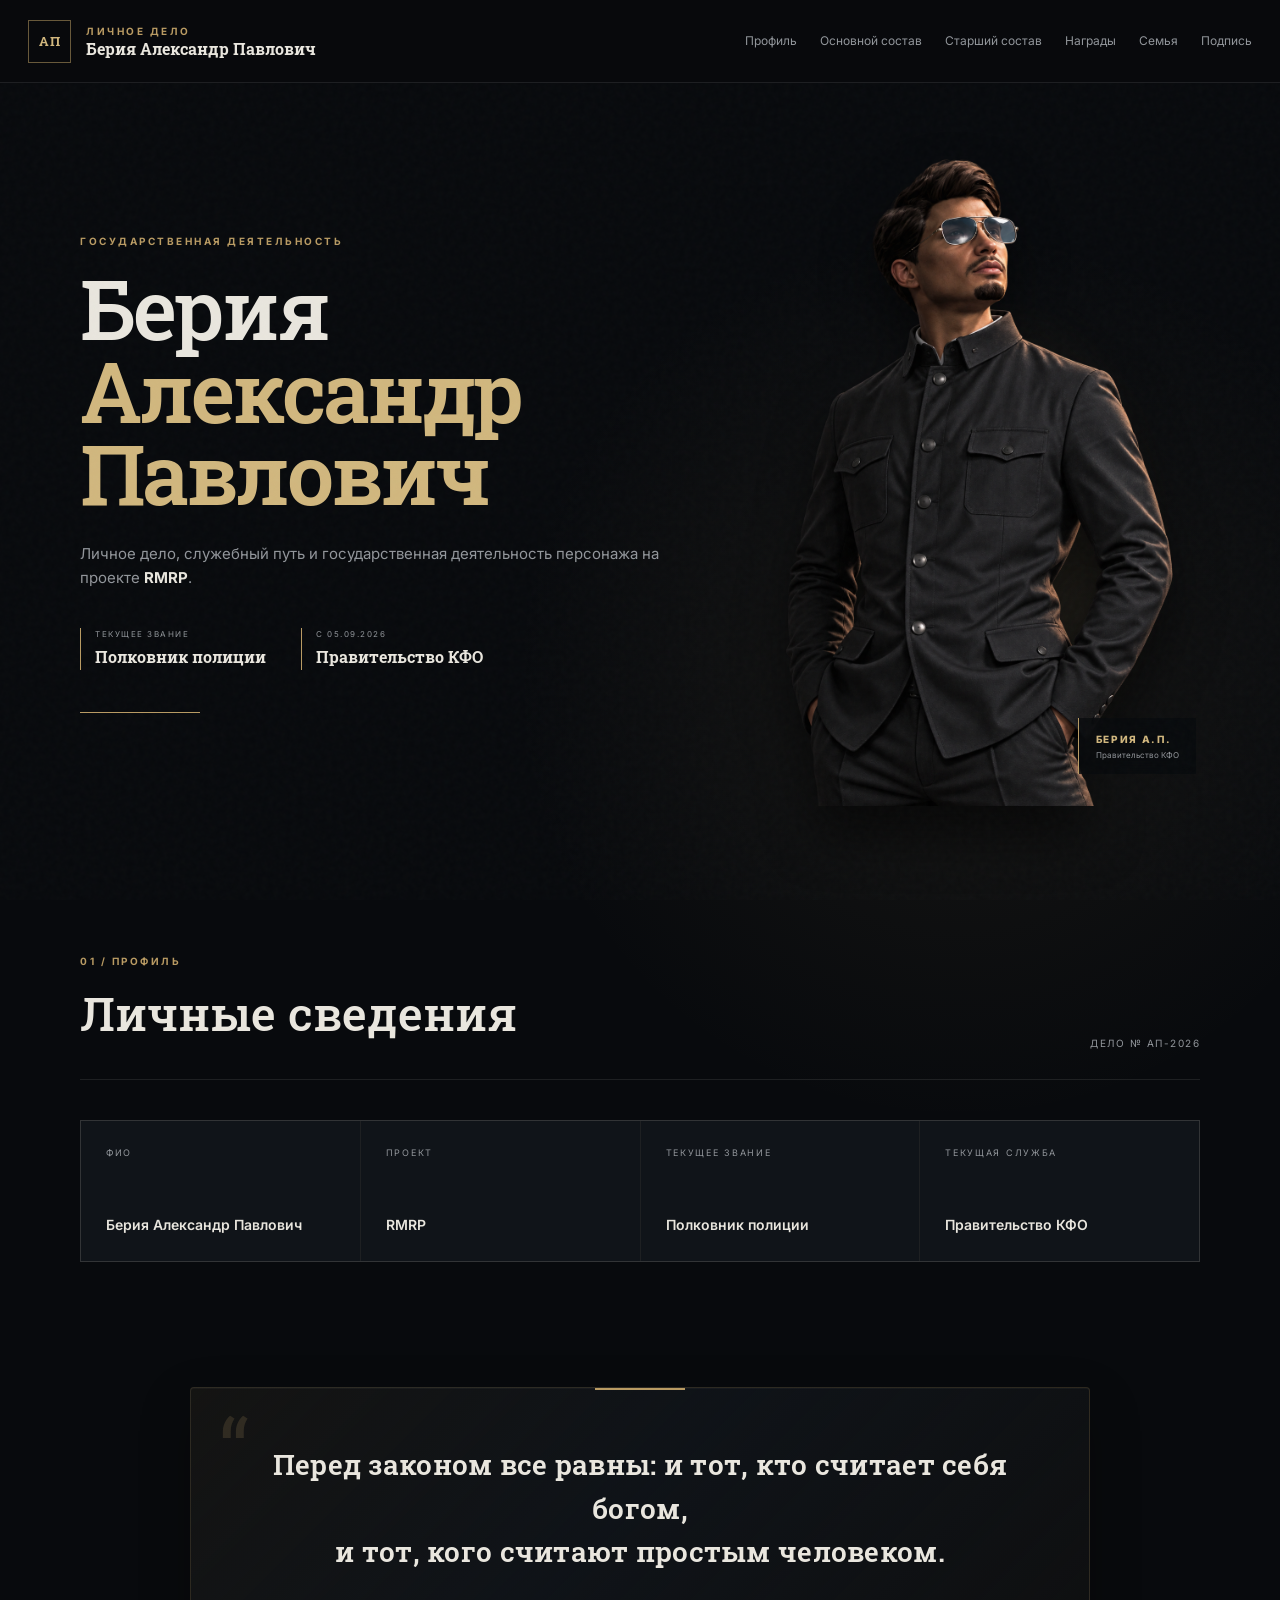
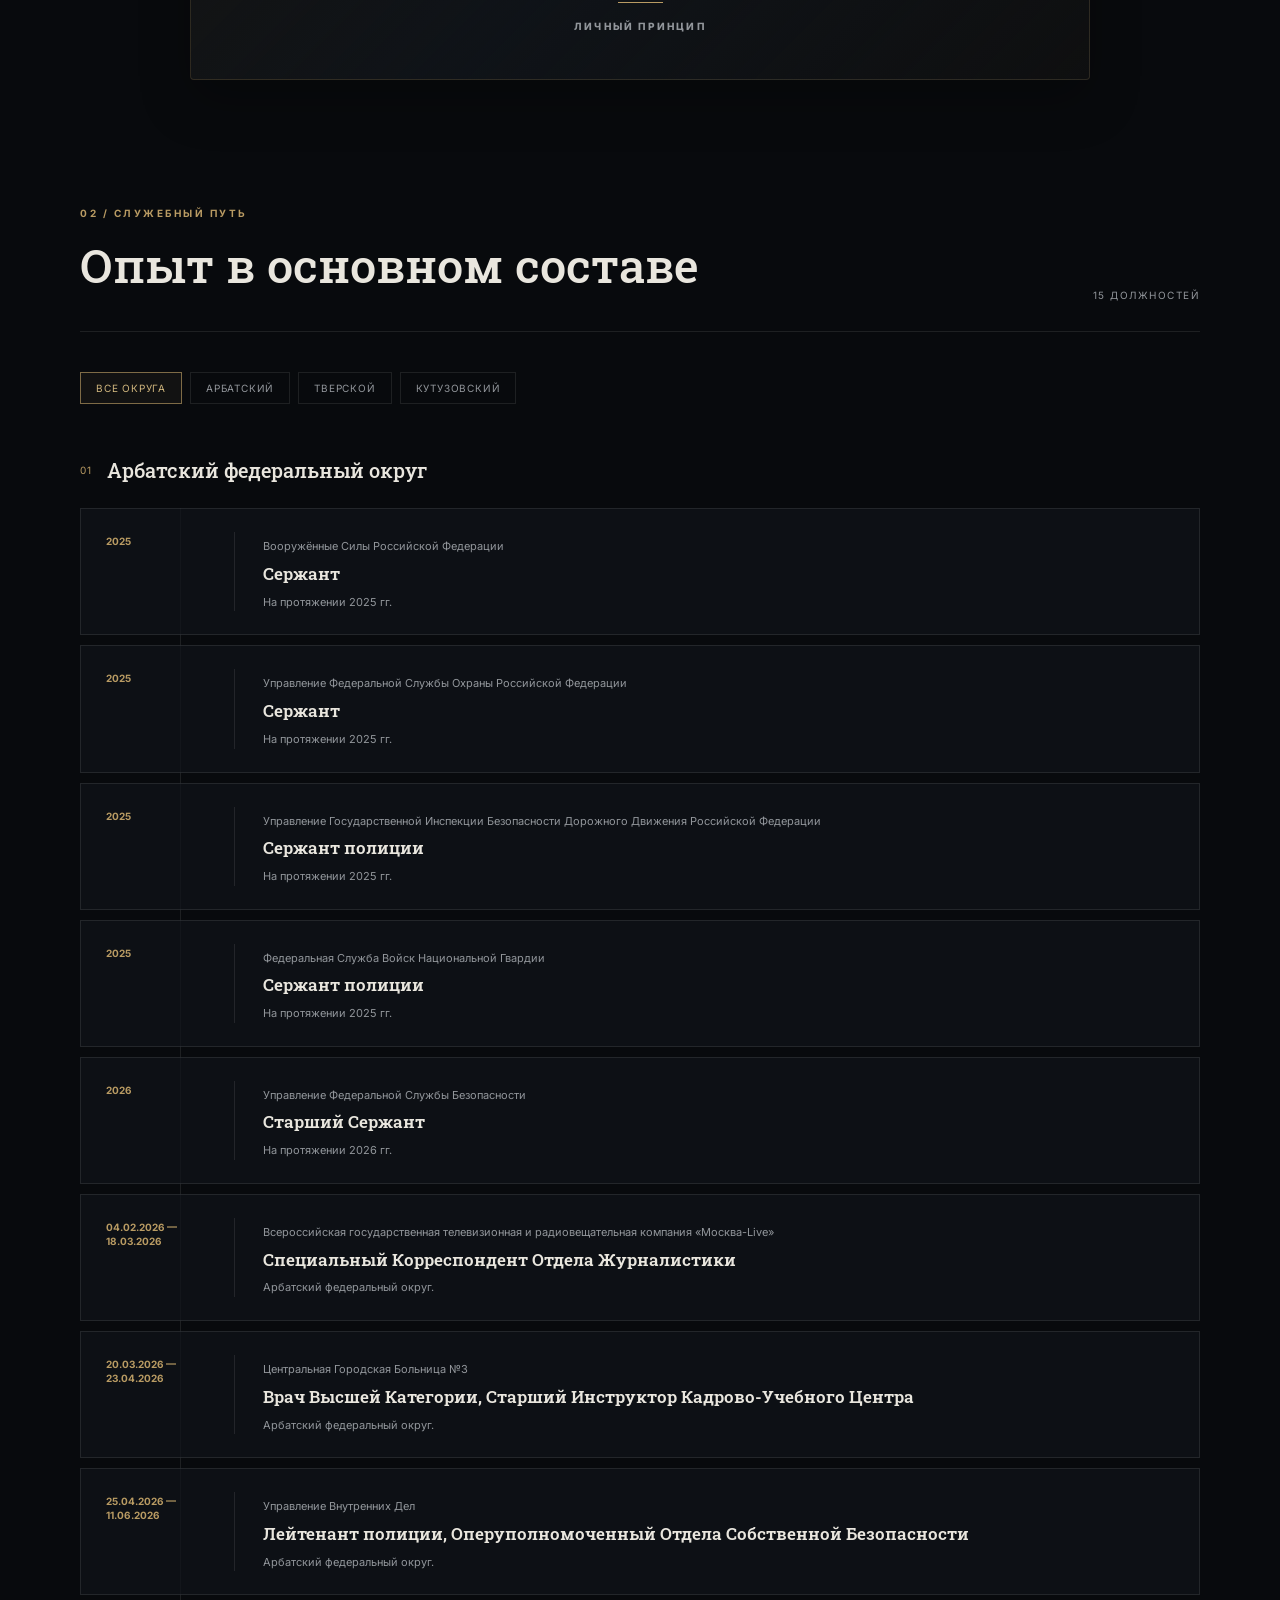
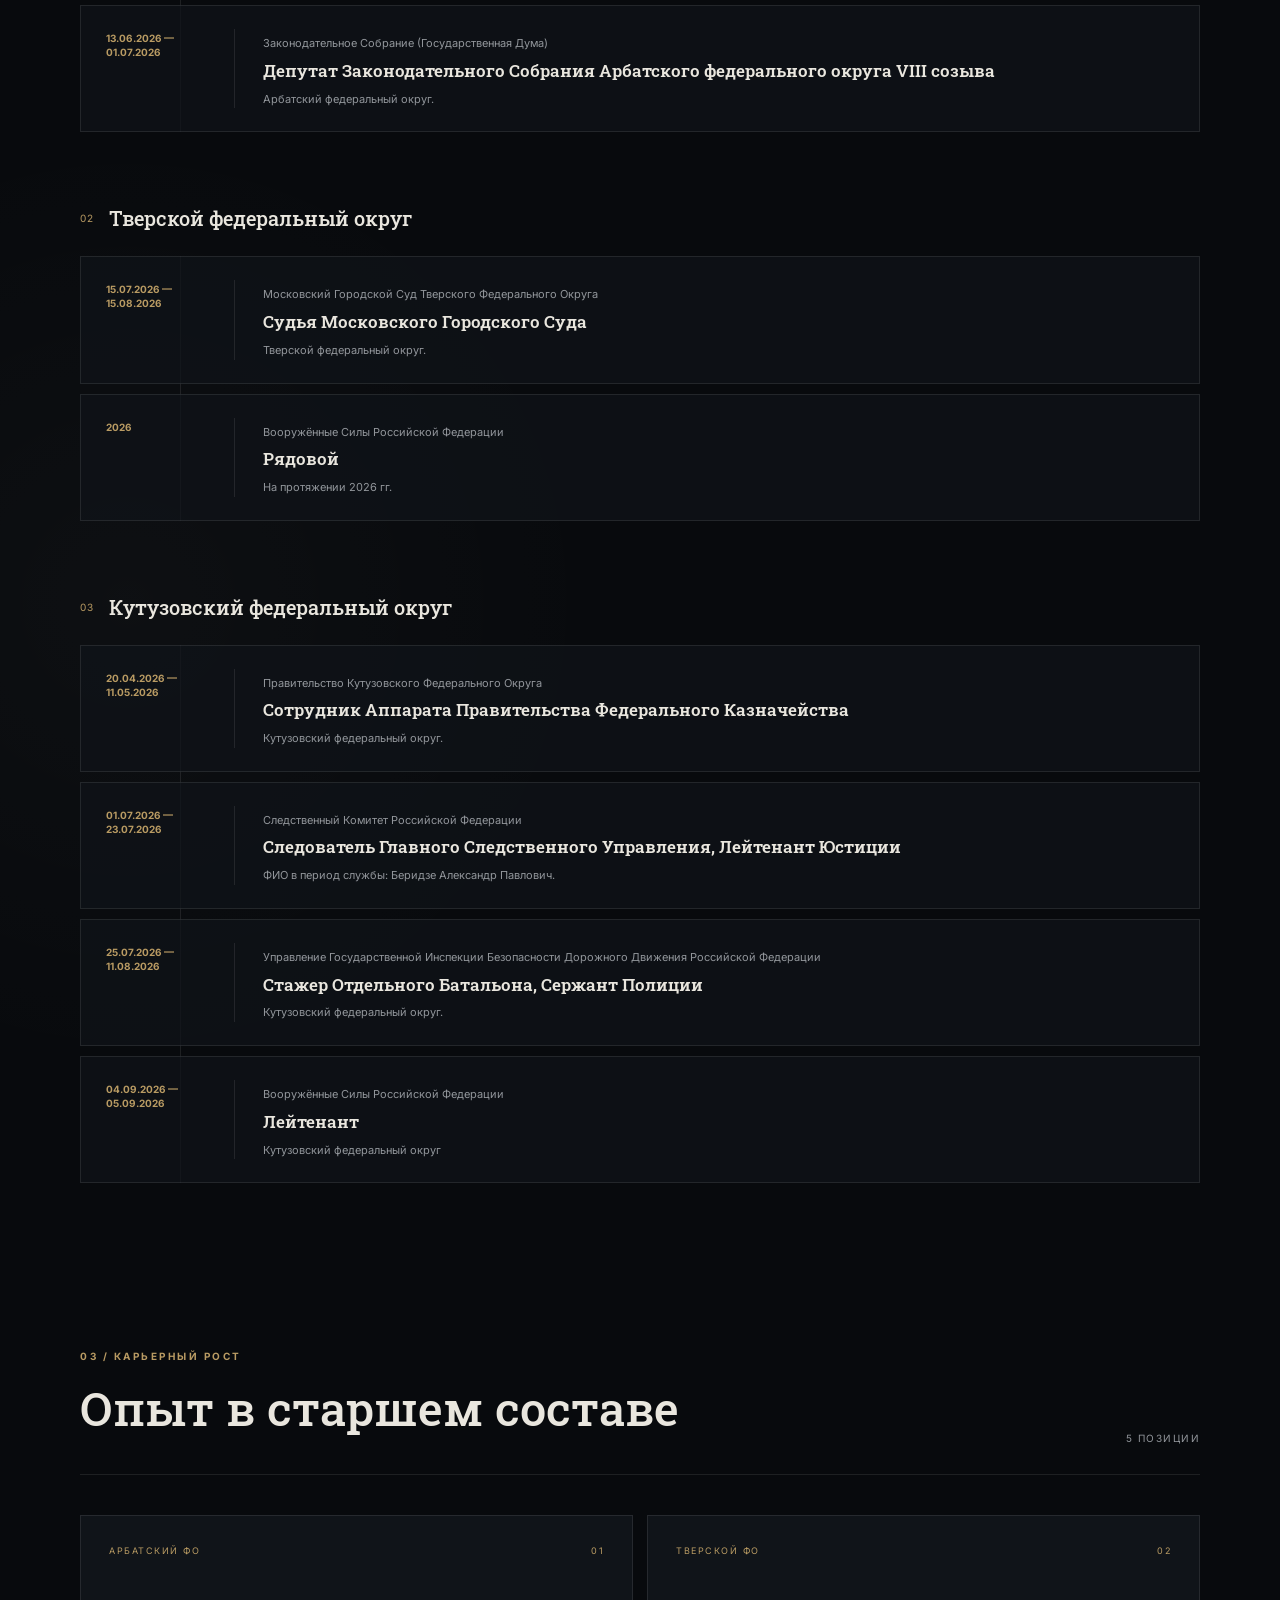
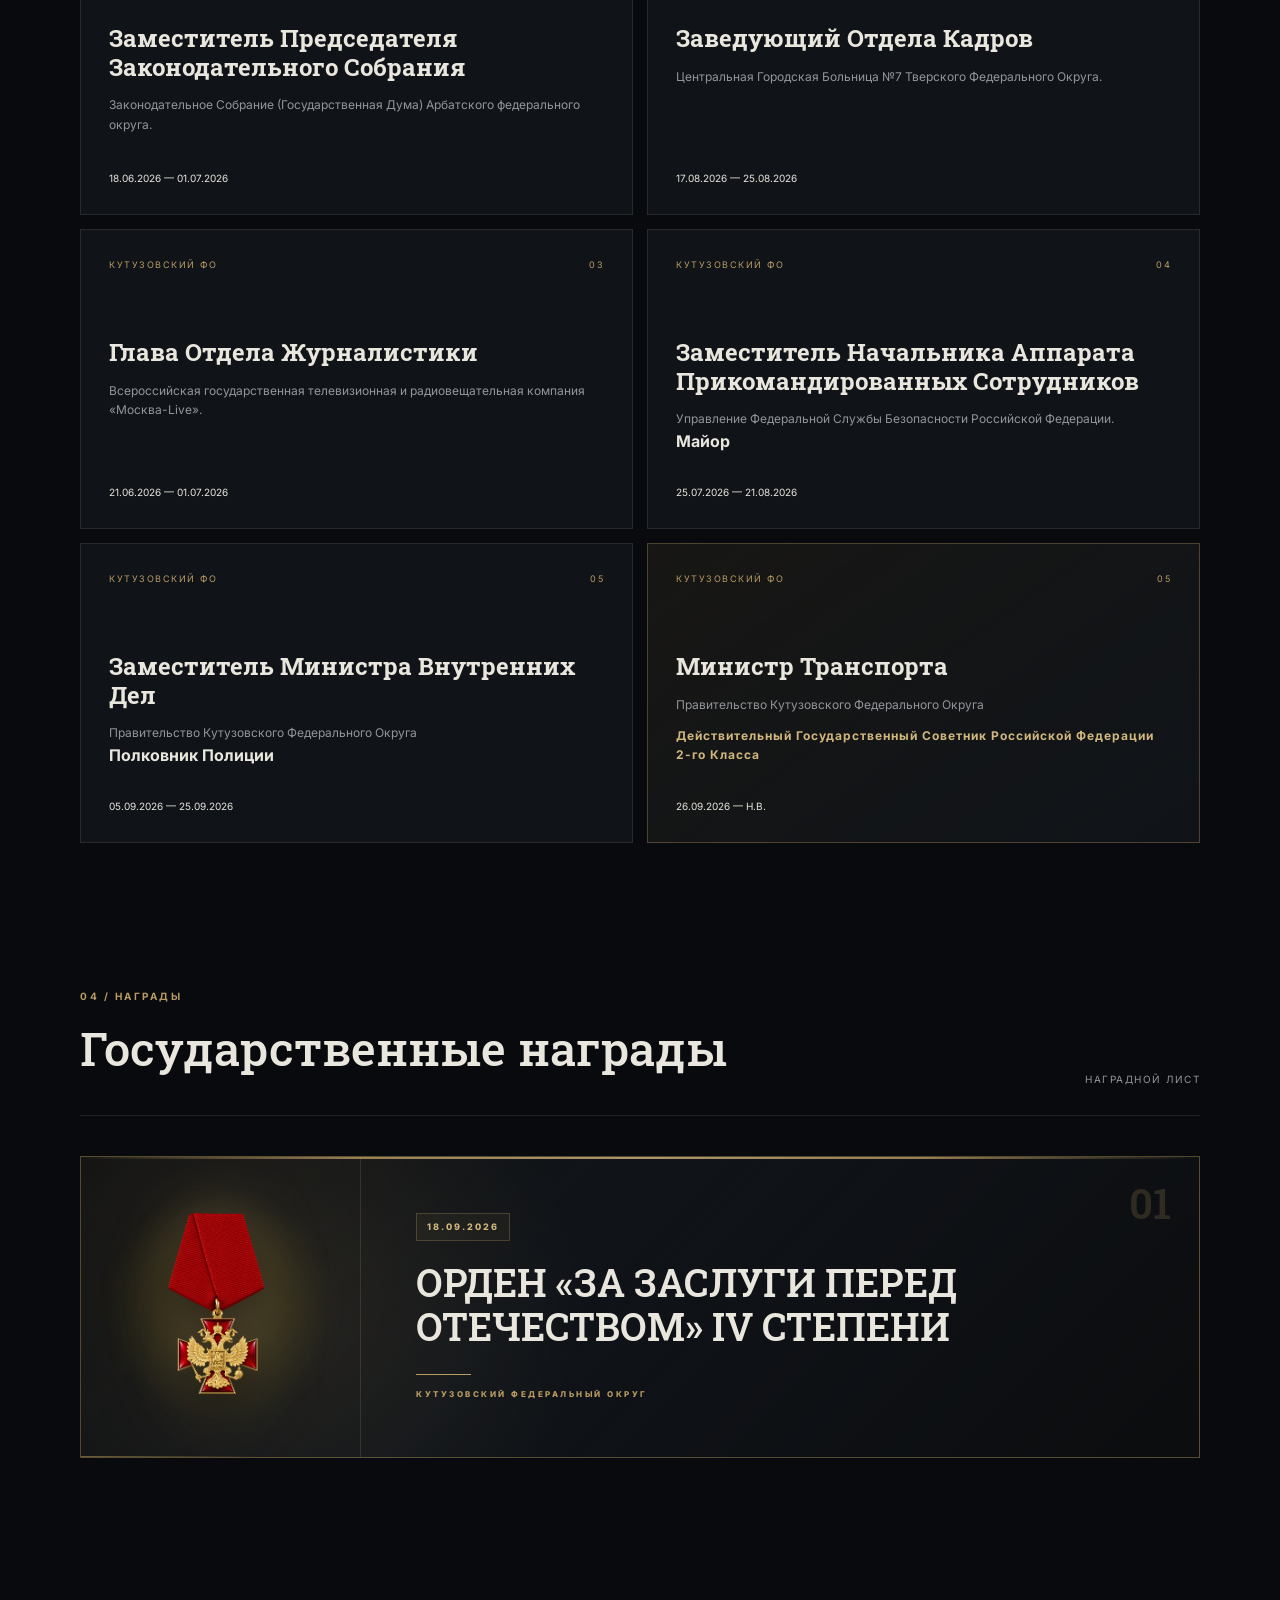
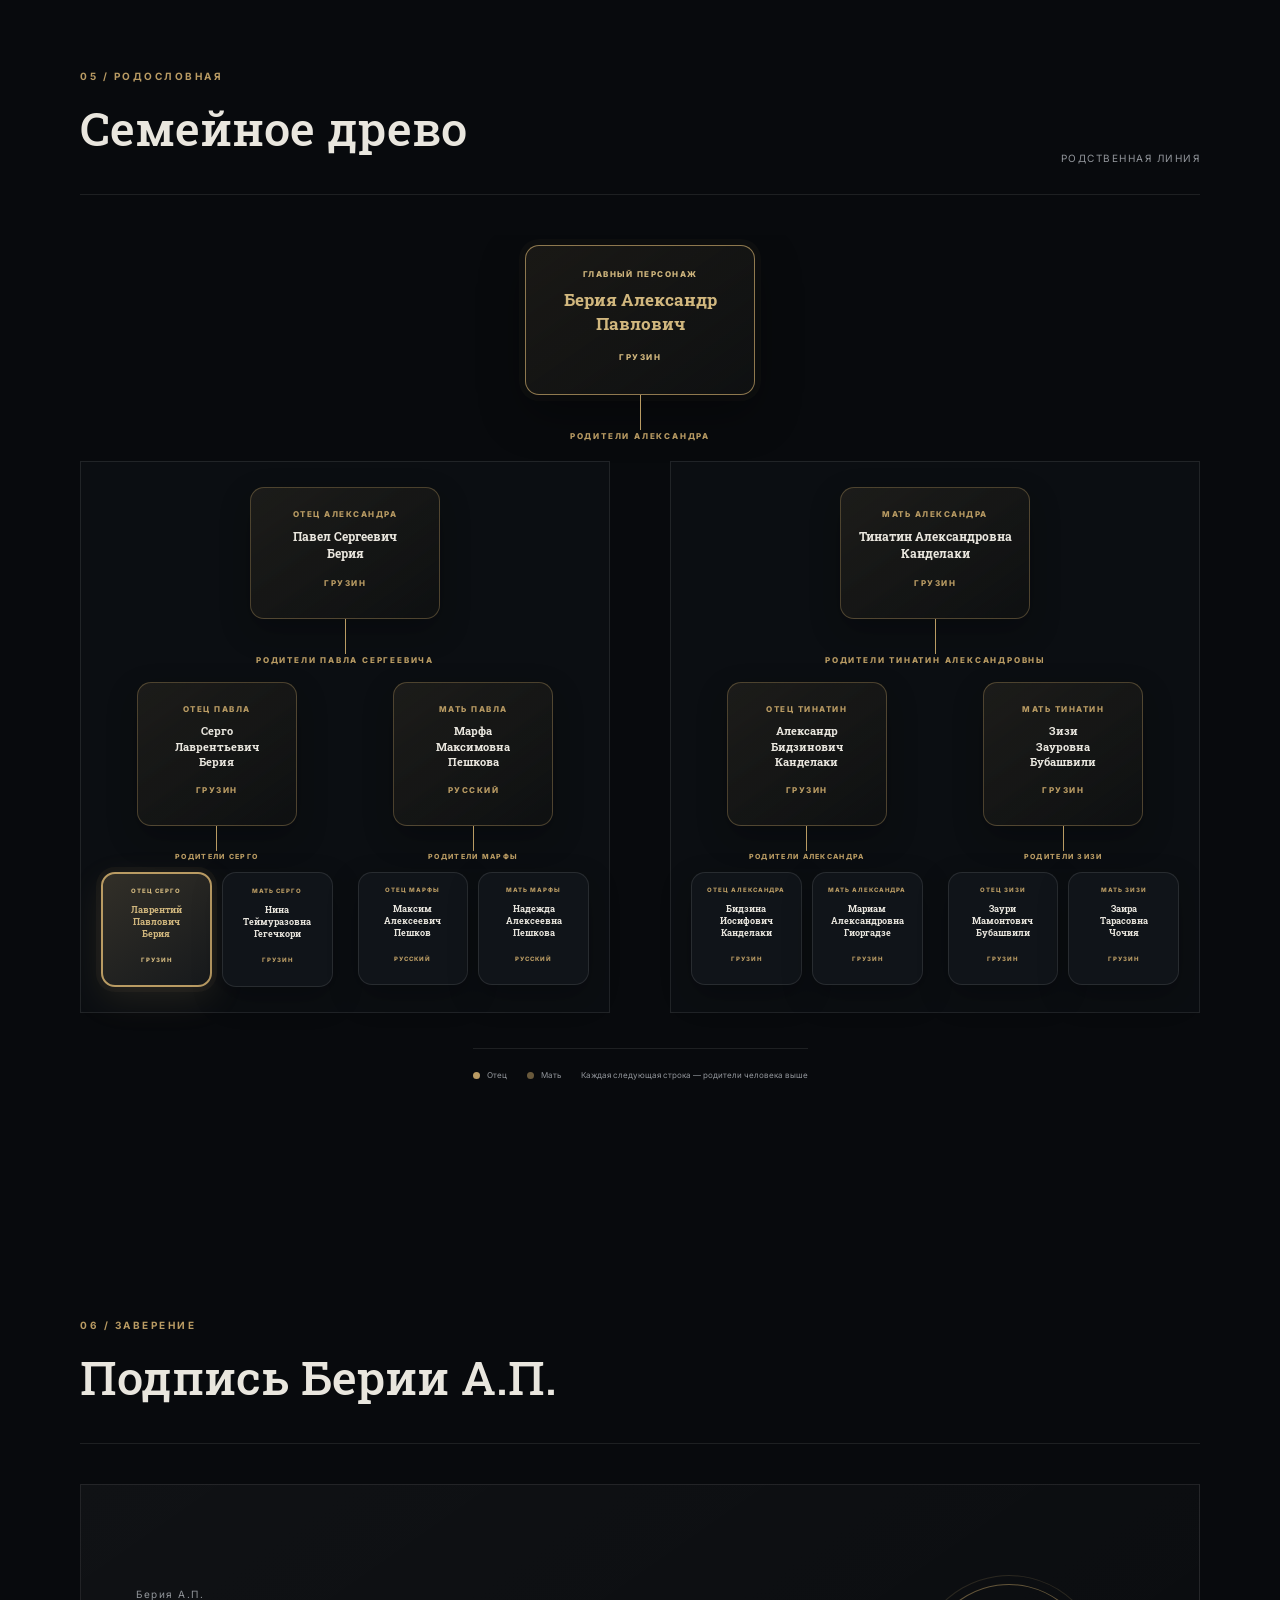
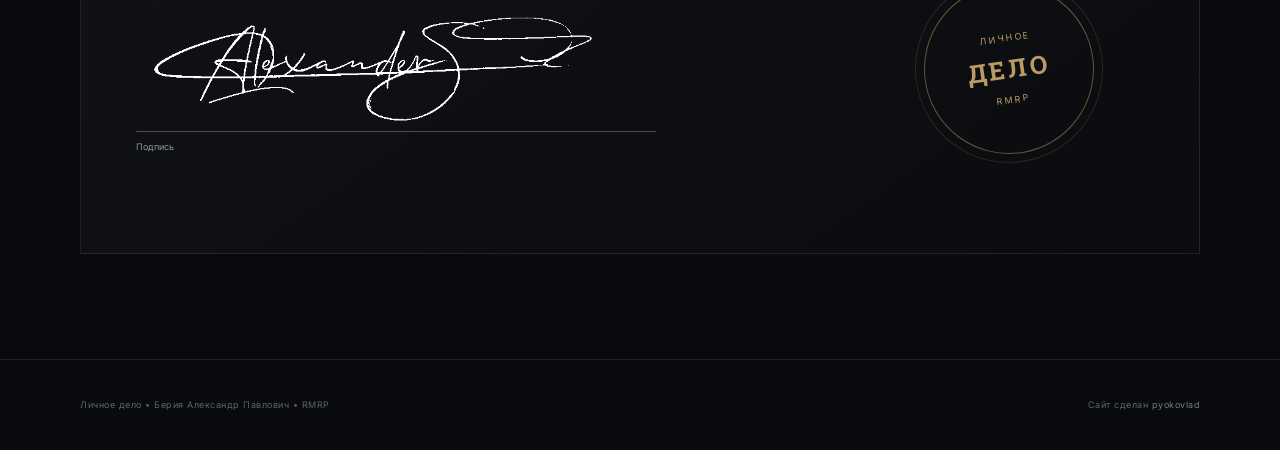
==== commit 4fe076fd: "Update article sections in index.html" ====
--- a/bioberia-main/index.html
+++ b/bioberia-main/index.html
@@ -269,14 +269,20 @@
                     <strong>Майор</strong>
                     <time>25.07.2026 — 21.08.2026</time>
                 </article>
-                <article class="senior-card featured">
+                <article class="senior-card">
                     <div class="card-top"><span>КУТУЗОВСКИЙ ФО</span><span>05</span></div>
                     <h3>Заместитель Министра Внутренних Дел</h3>
                     <p>Правительство Кутузовского Федерального Округа</p>
                     <strong>Полковник Полиции</strong>
-                    <time>05.09.2026 — Н.В.</time>
-                </article>
-                
+                    <time>05.09.2026 — 25.09.2026</time>
+                </article>
+                <article class="senior-card featured">
+                    <div class="card-top"><span>КУТУЗОВСКИЙ ФО</span><span>05</span></div>
+                    <h3>Министр Транспорта</h3>
+                    <p>Правительство Кутузовского Федерального Округа</p>
+                    <strong>Действительный Государственный Советник Российской Федерации 2-го Класса</strong>
+                    <time>26.09.2026 — Н.В.</time>
+                </article>
             </div>
         </section>
 
